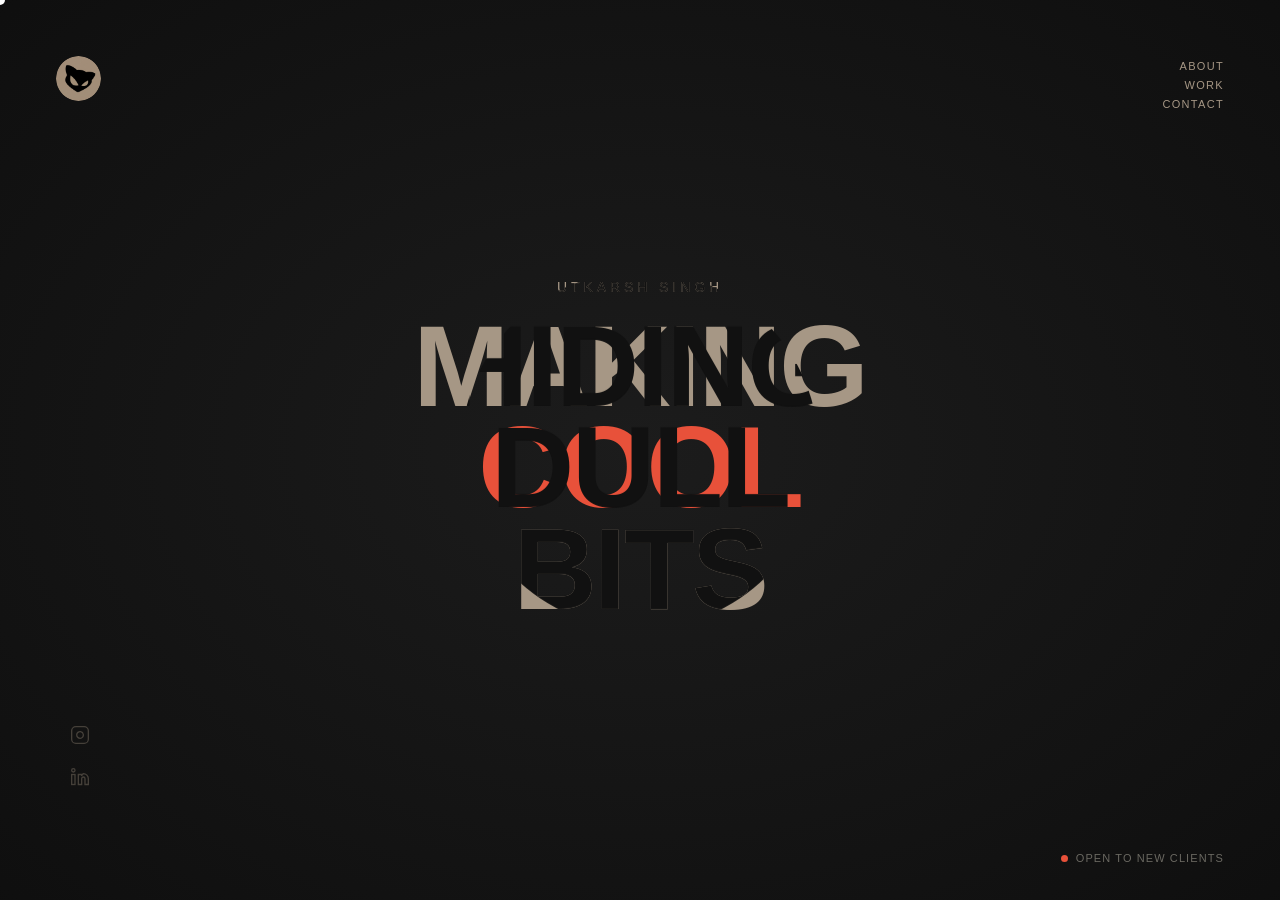
==== portfolio/index.html @ 9b21ba8c "comit" ====
<!DOCTYPE html>
<html lang="en">
<head>
    <meta charset="UTF-8">
    <meta name="viewport" content="width=device-width, initial-scale=1.0">
    <link rel="apple-touch-icon" sizes="180x180" href="favicon/apple-touch-icon.png">
    <link rel="icon" type="image/png" sizes="32x32" href="favicon/favicon-32x32.png">
    <link rel="icon" type="image/png" sizes="16x16" href="favicon/favicon-16x16.png">
    <link rel="manifest" href="favicon/site.webmanifest">
    <title>Utkarsh Singh</title>
    <link href="https://fonts.googleapis.com/css2?family=Anton&family=Inter:wght@400;600&display=swap" rel="stylesheet">
    <link rel="stylesheet" href="index.css">
</head>
<body>
   <div class="cur" id="cur"></div>
 
<nav>
  <img src="images/final logo.png" alt="logo" class="nav-logo">
  <div></div>
  <ul class="nav-links">
    <li><a href="#">About</a></li>
    <li><a href="#">Work</a></li>
    <li><a href="#">Contact</a></li>
  </ul>
</nav>
<div class="s-left">
  
  <a class="s-icon" href="https://www.instagram.com/realkarsh/"><svg viewBox="0 0 24 24"><rect x="2" y="2" width="20" height="20" rx="5"/><path d="M16 11.37A4 4 0 1 1 12.63 8 4 4 0 0 1 16 11.37z"/><line x1="17.5" y1="6.5" x2="17.51" y2="6.5"/></svg></a>
  <a class="s-icon" href="https://www.linkedin.com/in/utkarsh-singh-671294355/"><svg viewBox="0 0 24 24"><path d="M16 8a6 6 0 0 1 6 6v7h-4v-7a2 2 0 0 0-4 0v7H10V9h4v1.765A4.455 4.455 0 0 1 16 8z"/><rect x="2" y="9" width="4" height="12"/><circle cx="4" cy="4" r="2"/></svg></a>
</div>

<div class="avail"><span class="avail-dot"></span> Open to new clients</div>
 
<section id="hero">
 
  <div class="red-bg" id="redBg"></div>
 
  <div class="text-layer layer-a" id="layerA">
    <div class="name-lbl">Utkarsh Singh</div>
    <span class="hl hl-cream">Making</span>
    <span class="hl hl-red">cool</span>
    <span class="hl hl-cream">Bits</span>
  </div>
 
  <div class="text-layer layer-b" id="layerB">
    <div class="name-lbl">UTKARSH SINGH</div>
    <span class="hl hl-cream">Hiding</span>
    <span class="hl hl-red">Dull</span>
    <span class="hl hl-cream">Bits</span>
  </div>
 
</section>

    <script src="script.js"></script>
</body>
</html>
---- portfolio/index.css ----
*, *::before, *::after { box-sizing:border-box; margin:0; padding:0; }
html, body { width:100%; height:100%; overflow:hidden; background:#161616; cursor:none; -webkit-font-smoothing:antialiased; }
 
/* smooth site-open transition */
body { opacity:0; }
body.is-ready {
  opacity:1;
  transition: opacity 0.9s ease;
}
 
/* CURSOR DOT */
.cur { position:fixed; z-index:9999; pointer-events:none; width:10px; height:10px; border-radius:50%; background:#fff; transform:translate(-50%,-50%); }
 
/* NAV */
nav { position:fixed; top:0; left:0; right:0; z-index:300; display:grid; grid-template-columns:56px 1fr 130px; align-items:flex-start; padding:26px 36px 0; }
.nav-logo { width:45px; height:45px; border-radius:50%; object-fit:cover; margin-left: 20px; margin-top: 30px; }
.nav-links { list-style:none; text-align:right; display:flex; flex-direction:column; gap:1px; margin-right: 20px; margin-top: 30px; }
.nav-links a { font-family:'Barlow',sans-serif; font-size:11px; letter-spacing:.12em; text-transform:uppercase; color:#a69785; text-decoration:none; transition:color .2s; cursor:none; font-weight:500; }
.nav-links a:hover { color:#a69785; }

/* SIDEBARS */
.s-left { position:fixed; left:70px; top:84%; transform:translateY(-50%); z-index:300; display:flex; flex-direction:column; gap:22px; }
.s-icon { opacity:.35; display:flex; align-items:center; transition:opacity .2s; cursor:none; text-decoration:none; }
.s-icon:hover { opacity:1; }
.s-icon svg { width:20px; height:20px; fill:none; stroke:#a69785; stroke-width:1.6; }


 
/* AVAILABLE */
.avail { position:fixed; bottom:36px; right:56px; z-index:300; display:flex; align-items:center; gap:8px; font-family:'Barlow',sans-serif; font-size:11px; letter-spacing:.1em; text-transform:uppercase; color:rgba(216,210,196,.45); }
.avail-dot { width:7px; height:7px; border-radius:50%; background:#e8513a; animation:blink 1.6s infinite; }
@keyframes blink { 0%,100%{opacity:1} 50%{opacity:.15} }
 
/* HERO */
#hero { width:100vw; height:100vh; display:flex; align-items:center; justify-content:center; position:relative; overflow:hidden; }
#hero::before { content:''; position:absolute; inset:0; background:radial-gradient(ellipse 80% 80% at 50% 50%,#1c1c1c 0%,#0d0d0d 100%); }
 
/* THE TWO TEXT LAYERS */
.text-layer {
  position:absolute; z-index:10;
  display:flex; flex-direction:column;
  align-items:center; text-align:center;
  user-select:none; pointer-events:none;
  top:50%; left:50%; transform:translate(-50%,-50%);
  width:100%;
}
 
.name-lbl {
  font-family:'Barlow',sans-serif;
  font-size:clamp(11px,1.1vw,14px);
  letter-spacing:.28em; text-transform:uppercase; font-weight:500;
  margin-bottom:clamp(10px,1.8vw,22px);
  line-height:1;
}
 
.hl {
  display:block;
  font-family:'Barlow Condensed',sans-serif;
  font-size:clamp(64px, 11vw, 200px);
  font-weight:900; text-transform:uppercase;
  letter-spacing:-0.02em; line-height:.88;
  white-space:nowrap;
}
 
/* laptop-range guard: 11vw runs large again once viewport width
   climbs past ~1440px on typical laptop screens, so cap it explicitly */
@media (min-width: 1024px) and (max-width: 1600px) {
  .hl { font-size: clamp(64px, 9vw, 150px); }
}
 
.layer-a { z-index:10; }
.layer-a .name-lbl { color:#a69785; }
.layer-a .hl-cream  { color:#a69785; }
.layer-a .hl-red    { color:#e8513a; }
 
.layer-b {
  z-index:20;
  clip-path: circle(0px at 50% 50%);
  transition: none;
}
.layer-b .name-lbl { color:#111; }
.layer-b .hl-cream  { color:#111; }
.layer-b .hl-red    { color:#111; }
 
.red-bg {
  position:absolute; z-index:15; pointer-events:none;
  width:80px; height:80px; border-radius:50%;
  background:#e8513a;
  top:0; left:0;
  transform:translate(-50%,-50%);
  transition:none;
  opacity:0;
}
 
@keyframes fadeUp { from{opacity:0;transform:translate(-50%,-50%) translateY(28px)} to{opacity:1;transform:translate(-50%,-50%) translateY(0)} }
.text-layer { animation:fadeUp .8s .2s ease both; }
 
@keyframes riseIn { from{opacity:0;transform:translateY(16px)} to{opacity:1;transform:translateY(0)} }
@keyframes fadeIn { from{opacity:0} to{opacity:1} }
 
nav, .avail { opacity:0; animation:riseIn .7s ease both; }
nav { animation-delay:.15s; }
.avail { animation-delay:.4s; }
 
/* s-left / s-right already carry translateY(-50%) for centering,
   so fade opacity only — animating transform would override that */
.s-left, .s-right { opacity:0; animation:fadeIn .7s ease both; }
.s-left { animation-delay:.3s; }
.s-right { animation-delay:.3s; }
 
@media (prefers-reduced-motion: reduce) {
  body, body.is-ready { transition:none; }
  .text-layer, nav, .s-left, .s-right, .avail { animation:none; opacity:1; }
}
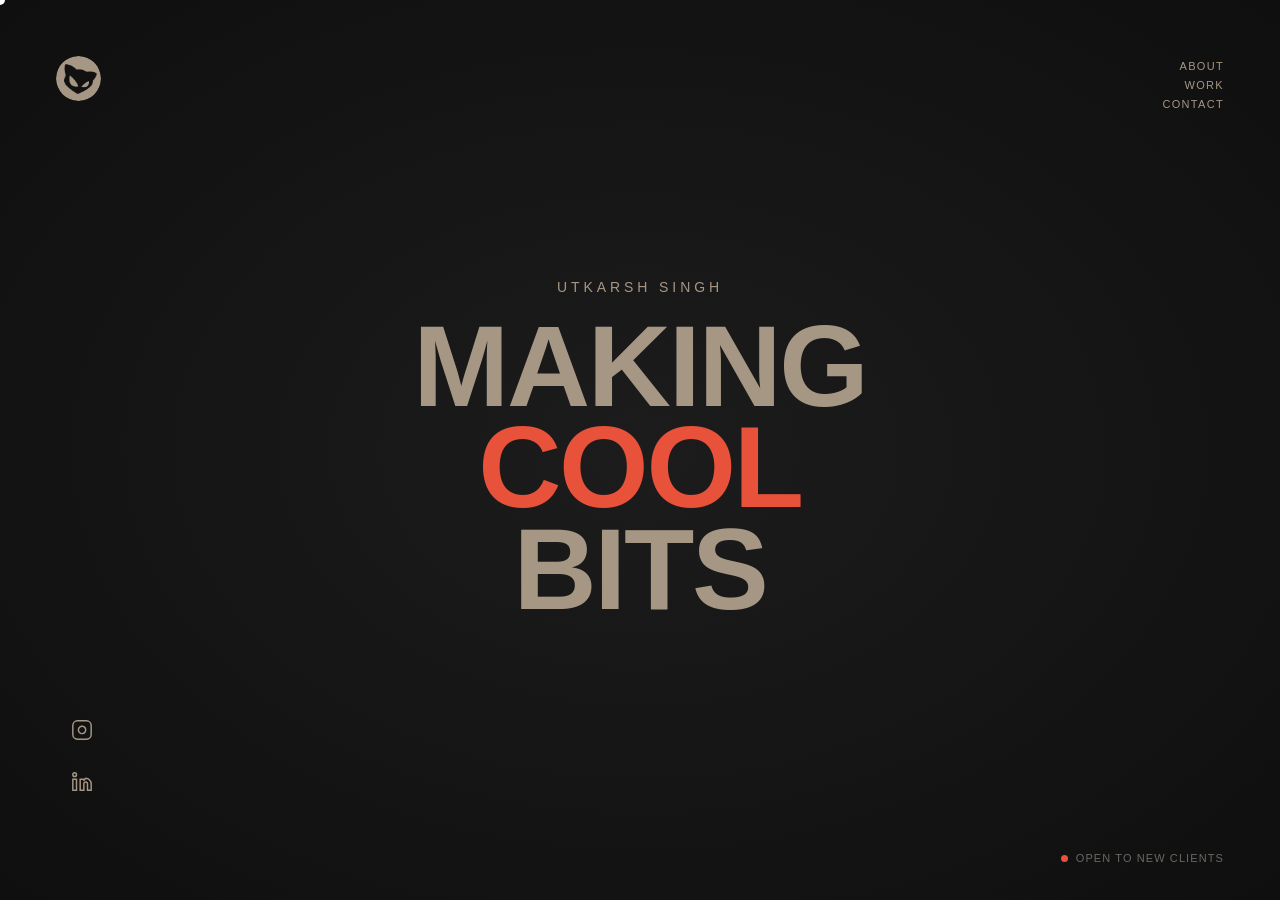
==== commit 37e89cf7: "comit" ====
--- a/portfolio/index.html
+++ b/portfolio/index.html
@@ -12,10 +12,14 @@
     <link rel="stylesheet" href="index.css">
 </head>
 <body>
-   <div class="cur" id="cur"></div>
+<div class="cur" id="cur"></div>
+<div class="cur-icon" id="curIcon"></div>
  
 <nav>
-  <img src="images/final logo.png" alt="logo" class="nav-logo">
+  <a class="nav-logo s-icon s-icon-image" href="#" id="navLogo">
+    <span class="logo-circle"></span>
+    <span class="logo-shape"></span>
+  </a>
   <div></div>
   <ul class="nav-links">
     <li><a href="#">About</a></li>
@@ -23,34 +27,34 @@
     <li><a href="#">Contact</a></li>
   </ul>
 </nav>
+ 
+<!-- ICONS — each has its own red circle bg inside -->
 <div class="s-left">
-  
-  <a class="s-icon" href="https://www.instagram.com/realkarsh/"><svg viewBox="0 0 24 24"><rect x="2" y="2" width="20" height="20" rx="5"/><path d="M16 11.37A4 4 0 1 1 12.63 8 4 4 0 0 1 16 11.37z"/><line x1="17.5" y1="6.5" x2="17.51" y2="6.5"/></svg></a>
-  <a class="s-icon" href="https://www.linkedin.com/in/utkarsh-singh-671294355/"><svg viewBox="0 0 24 24"><path d="M16 8a6 6 0 0 1 6 6v7h-4v-7a2 2 0 0 0-4 0v7H10V9h4v1.765A4.455 4.455 0 0 1 16 8z"/><rect x="2" y="9" width="4" height="12"/><circle cx="4" cy="4" r="2"/></svg></a>
+  <a class="s-icon" href="#" id="icon0">
+    <svg viewBox="0 0 24 24"><rect x="2" y="2" width="20" height="20" rx="5"/><path d="M16 11.37A4 4 0 1 1 12.63 8 4 4 0 0 1 16 11.37z"/><line x1="17.5" y1="6.5" x2="17.51" y2="6.5"/></svg>
+  </a>
+  <a class="s-icon" href="#" id="icon1">
+    <svg viewBox="0 0 24 24"><path d="M16 8a6 6 0 0 1 6 6v7h-4v-7a2 2 0 0 0-4 0v7H10V9h4v1.765A4.455 4.455 0 0 1 16 8z"/><rect x="2" y="9" width="4" height="12"/><circle cx="4" cy="4" r="2"/></svg>
+  </a>
 </div>
-
+ 
 <div class="avail"><span class="avail-dot"></span> Open to new clients</div>
  
 <section id="hero">
- 
   <div class="red-bg" id="redBg"></div>
- 
   <div class="text-layer layer-a" id="layerA">
     <div class="name-lbl">Utkarsh Singh</div>
     <span class="hl hl-cream">Making</span>
-    <span class="hl hl-red">cool</span>
+    <span class="hl hl-red">Cool</span>
     <span class="hl hl-cream">Bits</span>
   </div>
- 
   <div class="text-layer layer-b" id="layerB">
     <div class="name-lbl">UTKARSH SINGH</div>
     <span class="hl hl-cream">Hiding</span>
     <span class="hl hl-red">Dull</span>
     <span class="hl hl-cream">Bits</span>
   </div>
- 
 </section>
-
     <script src="script.js"></script>
 </body>
-</html>+</html>
--- a/portfolio/index.css
+++ b/portfolio/index.css
@@ -1,30 +1,70 @@
 *, *::before, *::after { box-sizing:border-box; margin:0; padding:0; }
 html, body { width:100%; height:100%; overflow:hidden; background:#161616; cursor:none; -webkit-font-smoothing:antialiased; }
+body { opacity:0; }
+body.is-ready { opacity:1; transition:opacity 0.9s ease; }
  
-/* smooth site-open transition */
-body { opacity:0; }
-body.is-ready {
-  opacity:1;
-  transition: opacity 0.9s ease;
+.cur { position:fixed; z-index:9999; pointer-events:none; width:10px; height:10px; border-radius:50%; background:#fff; transform:translate(-50%,-50%); }
+ 
+/* Constant-size red dot that follows the cursor — only visible near an icon, never scales/grows */
+.cur-icon { position:fixed; z-index:9997; pointer-events:none; width:30px; height:30px; border-radius:50%; background:#e8513a; transform:translate(-50%,-50%); opacity:0; transition:opacity .2s ease; }
+.cur-icon.show { opacity:0; }
+ 
+nav { position:fixed; top:0; left:0; right:0; z-index:400; display:grid; grid-template-columns:56px 1fr 130px; align-items:flex-start; padding:26px 36px 0; }
+.nav-logo { margin-left:20px; margin-top:30px; }
+.nav-logo.s-icon { width:45px; height:45px; }
+.nav-links { list-style:none; text-align:right; display:flex; flex-direction:column; gap:1px; margin-right:20px; margin-top:30px; }
+.nav-links a { font-family:'Barlow',sans-serif; font-size:11px; letter-spacing:.12em; text-transform:uppercase; color:#a69785; text-decoration:none; cursor:none; font-weight:500; }
+ 
+/* ── SIDEBAR ── */
+.s-left {
+  position:fixed; left:70px; top:84%;
+  transform:translateY(-50%);
+  z-index:302;
+  display:flex; flex-direction:column; gap:28px;
 }
  
-/* CURSOR DOT */
-.cur { position:fixed; z-index:9999; pointer-events:none; width:10px; height:10px; border-radius:50%; background:#fff; transform:translate(-50%,-50%); }
+/* Each icon wrapper — holds the red bg + the svg */
+.s-icon {
+  position:relative;
+  display:flex; align-items:center; justify-content:center;
+  width:24px; height:24px;
+  cursor:none; text-decoration:none;
+  /* will-change for smooth GPU transform */
+  will-change:transform;
+}
  
-/* NAV */
-nav { position:fixed; top:0; left:0; right:0; z-index:300; display:grid; grid-template-columns:56px 1fr 130px; align-items:flex-start; padding:26px 36px 0; }
-.nav-logo { width:45px; height:45px; border-radius:50%; object-fit:cover; margin-left: 20px; margin-top: 30px; }
-.nav-links { list-style:none; text-align:right; display:flex; flex-direction:column; gap:1px; margin-right: 20px; margin-top: 30px; }
-.nav-links a { font-family:'Barlow',sans-serif; font-size:11px; letter-spacing:.12em; text-transform:uppercase; color:#a69785; text-decoration:none; transition:color .2s; cursor:none; font-weight:500; }
-.nav-links a:hover { color:#a69785; }
-
-/* SIDEBARS */
-.s-left { position:fixed; left:70px; top:84%; transform:translateY(-50%); z-index:300; display:flex; flex-direction:column; gap:22px; }
-.s-icon { opacity:.35; display:flex; align-items:center; transition:opacity .2s; cursor:none; text-decoration:none; }
-.s-icon:hover { opacity:1; }
-.s-icon svg { width:20px; height:20px; fill:none; stroke:#a69785; stroke-width:1.6; }
-
-
+/* SVG sits above the cursor's red dot */
+.s-icon svg {
+  position:relative; z-index:1;
+  width:22px; height:22px;
+  fill:none; stroke:#a69785; stroke-width:1.6;
+  transition:stroke .25s ease;
+}
+.s-icon.active svg { stroke:#1a1a1a; }
+ 
+/* Image logo icon — references a real file in /assets, so swapping that file
+   is all that's needed to change the logo; no code changes required.
+   .logo-circle is a plain solid circle (no image needed, it's always one flat color).
+   .logo-shape is masked by assets/logo-shape.png — a transparent-background PNG
+   where the opaque part is your artwork's silhouette. Replace that file with your
+   own (transparent bg, solid-filled shape) and every animation/effect below keeps working. */
+.logo-circle, .logo-shape {
+  position:absolute; inset:0;
+  width:100%; height:100%;
+  transition:background-color .25s ease;
+}
+.logo-circle { background:#a69785; border-radius:50%; z-index:0; }
+.logo-shape  {
+  background:#111; z-index:1;
+  -webkit-mask-image:url('images/logo-shape.png');
+  mask-image:url('images/logo-shape.png');
+  -webkit-mask-size:contain; mask-size:contain;
+  -webkit-mask-repeat:no-repeat; mask-repeat:no-repeat;
+  -webkit-mask-position:center; mask-position:center;
+}
+.s-icon-image { border-radius:50%; overflow:hidden; }
+.s-icon.active .logo-circle { background:#111; }
+.s-icon.active .logo-shape  { background:#e8513a; }
  
 /* AVAILABLE */
 .avail { position:fixed; bottom:36px; right:56px; z-index:300; display:flex; align-items:center; gap:8px; font-family:'Barlow',sans-serif; font-size:11px; letter-spacing:.1em; text-transform:uppercase; color:rgba(216,210,196,.45); }
@@ -35,80 +75,27 @@
 #hero { width:100vw; height:100vh; display:flex; align-items:center; justify-content:center; position:relative; overflow:hidden; }
 #hero::before { content:''; position:absolute; inset:0; background:radial-gradient(ellipse 80% 80% at 50% 50%,#1c1c1c 0%,#0d0d0d 100%); }
  
-/* THE TWO TEXT LAYERS */
-.text-layer {
-  position:absolute; z-index:10;
-  display:flex; flex-direction:column;
-  align-items:center; text-align:center;
-  user-select:none; pointer-events:none;
-  top:50%; left:50%; transform:translate(-50%,-50%);
-  width:100%;
-}
- 
-.name-lbl {
-  font-family:'Barlow',sans-serif;
-  font-size:clamp(11px,1.1vw,14px);
-  letter-spacing:.28em; text-transform:uppercase; font-weight:500;
-  margin-bottom:clamp(10px,1.8vw,22px);
-  line-height:1;
-}
- 
-.hl {
-  display:block;
-  font-family:'Barlow Condensed',sans-serif;
-  font-size:clamp(64px, 11vw, 200px);
-  font-weight:900; text-transform:uppercase;
-  letter-spacing:-0.02em; line-height:.88;
-  white-space:nowrap;
-}
- 
-/* laptop-range guard: 11vw runs large again once viewport width
-   climbs past ~1440px on typical laptop screens, so cap it explicitly */
-@media (min-width: 1024px) and (max-width: 1600px) {
-  .hl { font-size: clamp(64px, 9vw, 150px); }
-}
+.text-layer { position:absolute; z-index:10; display:flex; flex-direction:column; align-items:center; text-align:center; user-select:none; pointer-events:none; top:50%; left:50%; transform:translate(-50%,-50%); width:100%; }
+.name-lbl { font-family:'Barlow',sans-serif; font-size:clamp(11px,1.1vw,14px); letter-spacing:.28em; text-transform:uppercase; font-weight:500; margin-bottom:clamp(10px,1.8vw,22px); line-height:1; }
+.hl { display:block; font-family:'Barlow Condensed',sans-serif; font-size:clamp(64px,9vw,150px); font-weight:900; text-transform:uppercase; letter-spacing:-0.02em; line-height:.88; white-space:nowrap; }
  
 .layer-a { z-index:10; }
 .layer-a .name-lbl { color:#a69785; }
-.layer-a .hl-cream  { color:#a69785; }
-.layer-a .hl-red    { color:#e8513a; }
+.layer-a .hl-cream { color:#a69785; }
+.layer-a .hl-red   { color:#e8513a; }
  
-.layer-b {
-  z-index:20;
-  clip-path: circle(0px at 50% 50%);
-  transition: none;
-}
+.layer-b { z-index:20; clip-path:circle(0px at 50% 50%); }
 .layer-b .name-lbl { color:#111; }
-.layer-b .hl-cream  { color:#111; }
-.layer-b .hl-red    { color:#111; }
+.layer-b .hl-cream { color:#111; }
+.layer-b .hl-red   { color:#111; }
  
-.red-bg {
-  position:absolute; z-index:15; pointer-events:none;
-  width:80px; height:80px; border-radius:50%;
-  background:#e8513a;
-  top:0; left:0;
-  transform:translate(-50%,-50%);
-  transition:none;
-  opacity:0;
-}
+.red-bg { position:absolute; z-index:15; pointer-events:none; width:40px; height:40px; border-radius:50%; background:#e8513a; top:0; left:0; transform:translate(-50%,-50%); opacity:0; }
  
+/* LOAD ANIMS */
 @keyframes fadeUp { from{opacity:0;transform:translate(-50%,-50%) translateY(28px)} to{opacity:1;transform:translate(-50%,-50%) translateY(0)} }
 .text-layer { animation:fadeUp .8s .2s ease both; }
- 
 @keyframes riseIn { from{opacity:0;transform:translateY(16px)} to{opacity:1;transform:translateY(0)} }
 @keyframes fadeIn { from{opacity:0} to{opacity:1} }
- 
-nav, .avail { opacity:0; animation:riseIn .7s ease both; }
-nav { animation-delay:.15s; }
-.avail { animation-delay:.4s; }
- 
-/* s-left / s-right already carry translateY(-50%) for centering,
-   so fade opacity only — animating transform would override that */
-.s-left, .s-right { opacity:0; animation:fadeIn .7s ease both; }
-.s-left { animation-delay:.3s; }
-.s-right { animation-delay:.3s; }
- 
-@media (prefers-reduced-motion: reduce) {
-  body, body.is-ready { transition:none; }
-  .text-layer, nav, .s-left, .s-right, .avail { animation:none; opacity:1; }
-}+nav,.avail { opacity:0; animation:riseIn .7s ease both; }
+nav { animation-delay:.15s; } .avail { animation-delay:.4s; }
+.s-left { opacity:0; animation:fadeIn .7s .3s ease both; }
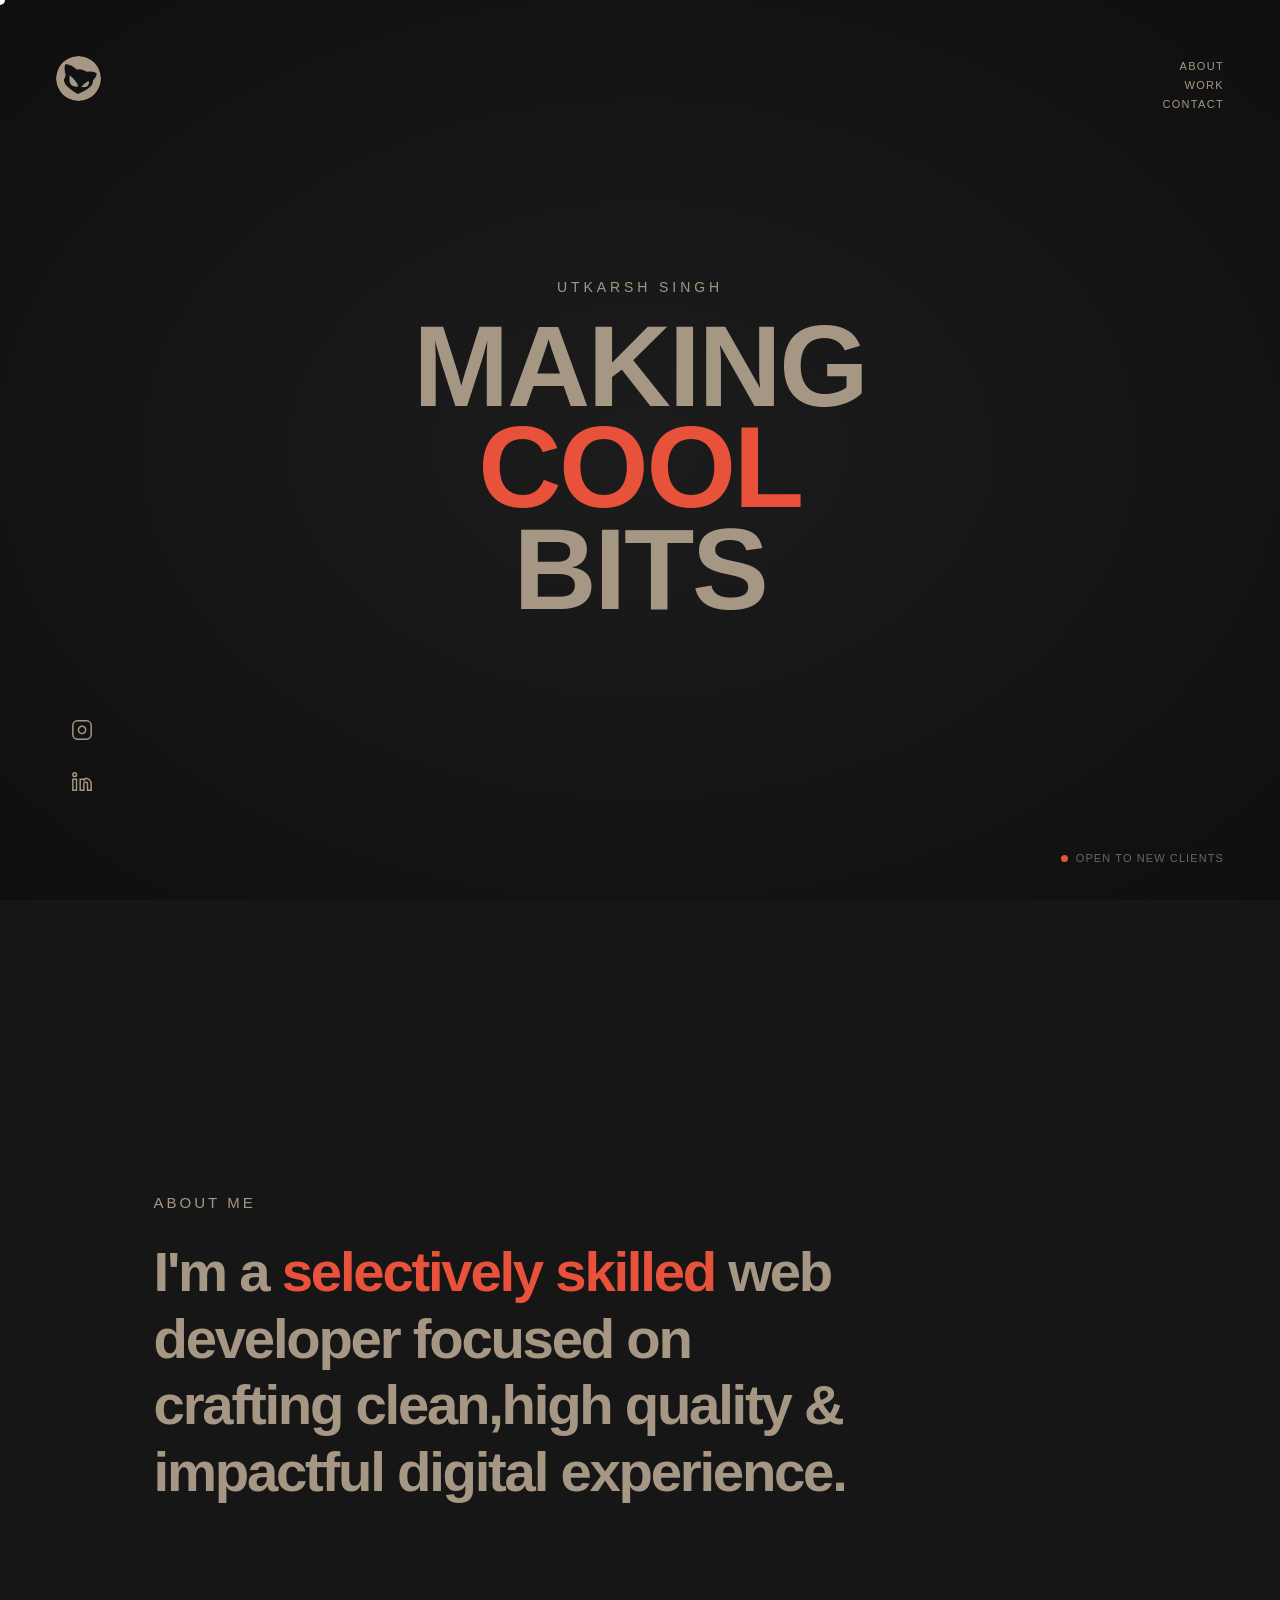
==== commit 83961fa3: "comit" ====
--- a/portfolio/index.html
+++ b/portfolio/index.html
@@ -12,7 +12,7 @@
     <link rel="stylesheet" href="index.css">
 </head>
 <body>
-<div class="cur" id="cur"></div>
+  <div class="cur" id="cur"></div>
 <div class="cur-icon" id="curIcon"></div>
  
 <nav>
@@ -28,17 +28,16 @@
   </ul>
 </nav>
  
-<!-- ICONS — each has its own red circle bg inside -->
 <div class="s-left">
-  <a class="s-icon" href="#" id="icon0">
+  <a class="s-icon" href="https://www.instagram.com/realkarsh/" id="icon0">
     <svg viewBox="0 0 24 24"><rect x="2" y="2" width="20" height="20" rx="5"/><path d="M16 11.37A4 4 0 1 1 12.63 8 4 4 0 0 1 16 11.37z"/><line x1="17.5" y1="6.5" x2="17.51" y2="6.5"/></svg>
   </a>
-  <a class="s-icon" href="#" id="icon1">
+  <a class="s-icon" href="https://www.linkedin.com/in/utkarsh-singh-671294355/" id="icon1">
     <svg viewBox="0 0 24 24"><path d="M16 8a6 6 0 0 1 6 6v7h-4v-7a2 2 0 0 0-4 0v7H10V9h4v1.765A4.455 4.455 0 0 1 16 8z"/><rect x="2" y="9" width="4" height="12"/><circle cx="4" cy="4" r="2"/></svg>
   </a>
 </div>
  
-<div class="avail"><span class="avail-dot"></span> Open to new clients</div>
+<div class="avail"><span class="avail-dot"></span><span class="avail-text">Open to new clients</span></div>
  
 <section id="hero">
   <div class="red-bg" id="redBg"></div>
@@ -55,6 +54,26 @@
     <span class="hl hl-cream">Bits</span>
   </div>
 </section>
+ 
+<section id="about">
+  <div class="about-wrap">
+    <div class="about-layer-a" id="aboutA">
+      <div class="name-lbl">About me</div>
+      <div class="about-ln">I'm a <span class="hl-red-inline">selectively skilled</span> web</div>
+      <div class="about-ln">developer focused on</div>
+      <div class="about-ln">crafting clean,high quality &amp;</div>
+      <div class="about-ln">impactful digital experience.</div>
+    </div>
+    <div class="about-layer-b" id="aboutB">
+      <div class="name-lbl">About me</div>
+      <div class="about-ln">  A web developer with skills that</div>
+      <div class="about-ln"> leverage AI to create modern,</div>
+      <div class="about-ln"> impactful digital experiences -if</div>
+      <div class="about-ln">the paycheck is equally good.</div> 
+    </div>
+  </div>
+  <div class="red-bg" id="redBg2"></div>
+</section>
     <script src="script.js"></script>
 </body>
-</html>
+</html>
--- a/portfolio/index.css
+++ b/portfolio/index.css
@@ -1,11 +1,11 @@
 *, *::before, *::after { box-sizing:border-box; margin:0; padding:0; }
-html, body { width:100%; height:100%; overflow:hidden; background:#161616; cursor:none; -webkit-font-smoothing:antialiased; }
+html, body { width:100%; background:#161616; cursor:none; -webkit-font-smoothing:antialiased; }
+html { scroll-snap-type:y mandatory; scroll-behavior:smooth; -webkit-overflow-scrolling:touch; }
 body { opacity:0; }
 body.is-ready { opacity:1; transition:opacity 0.9s ease; }
  
 .cur { position:fixed; z-index:9999; pointer-events:none; width:10px; height:10px; border-radius:50%; background:#fff; transform:translate(-50%,-50%); }
  
-/* Constant-size red dot that follows the cursor — only visible near an icon, never scales/grows */
 .cur-icon { position:fixed; z-index:9997; pointer-events:none; width:30px; height:30px; border-radius:50%; background:#e8513a; transform:translate(-50%,-50%); opacity:0; transition:opacity .2s ease; }
 .cur-icon.show { opacity:0; }
  
@@ -15,7 +15,6 @@
 .nav-links { list-style:none; text-align:right; display:flex; flex-direction:column; gap:1px; margin-right:20px; margin-top:30px; }
 .nav-links a { font-family:'Barlow',sans-serif; font-size:11px; letter-spacing:.12em; text-transform:uppercase; color:#a69785; text-decoration:none; cursor:none; font-weight:500; }
  
-/* ── SIDEBAR ── */
 .s-left {
   position:fixed; left:70px; top:84%;
   transform:translateY(-50%);
@@ -23,17 +22,14 @@
   display:flex; flex-direction:column; gap:28px;
 }
  
-/* Each icon wrapper — holds the red bg + the svg */
 .s-icon {
   position:relative;
   display:flex; align-items:center; justify-content:center;
   width:24px; height:24px;
   cursor:none; text-decoration:none;
-  /* will-change for smooth GPU transform */
   will-change:transform;
 }
  
-/* SVG sits above the cursor's red dot */
 .s-icon svg {
   position:relative; z-index:1;
   width:22px; height:22px;
@@ -42,12 +38,6 @@
 }
 .s-icon.active svg { stroke:#1a1a1a; }
  
-/* Image logo icon — references a real file in /assets, so swapping that file
-   is all that's needed to change the logo; no code changes required.
-   .logo-circle is a plain solid circle (no image needed, it's always one flat color).
-   .logo-shape is masked by assets/logo-shape.png — a transparent-background PNG
-   where the opaque part is your artwork's silhouette. Replace that file with your
-   own (transparent bg, solid-filled shape) and every animation/effect below keeps working. */
 .logo-circle, .logo-shape {
   position:absolute; inset:0;
   width:100%; height:100%;
@@ -66,12 +56,10 @@
 .s-icon.active .logo-circle { background:#111; }
 .s-icon.active .logo-shape  { background:#e8513a; }
  
-/* AVAILABLE */
 .avail { position:fixed; bottom:36px; right:56px; z-index:300; display:flex; align-items:center; gap:8px; font-family:'Barlow',sans-serif; font-size:11px; letter-spacing:.1em; text-transform:uppercase; color:rgba(216,210,196,.45); }
 .avail-dot { width:7px; height:7px; border-radius:50%; background:#e8513a; animation:blink 1.6s infinite; }
 @keyframes blink { 0%,100%{opacity:1} 50%{opacity:.15} }
  
-/* HERO */
 #hero { width:100vw; height:100vh; display:flex; align-items:center; justify-content:center; position:relative; overflow:hidden; }
 #hero::before { content:''; position:absolute; inset:0; background:radial-gradient(ellipse 80% 80% at 50% 50%,#1c1c1c 0%,#0d0d0d 100%); }
  
@@ -89,13 +77,76 @@
 .layer-b .hl-cream { color:#111; }
 .layer-b .hl-red   { color:#111; }
  
-.red-bg { position:absolute; z-index:15; pointer-events:none; width:40px; height:40px; border-radius:50%; background:#e8513a; top:0; left:0; transform:translate(-50%,-50%); opacity:0; }
+.red-bg { position:fixed; z-index:15; pointer-events:none; width:40px; height:40px; border-radius:50%; background:#e8513a; top:0; left:0; transform:translate(-50%,-50%); opacity:0; }
  
-/* LOAD ANIMS */
+/* ── ABOUT SECTION ── */
+#about { width:100vw; min-height:100vh; position:relative; overflow:hidden; display:flex; align-items:center; padding:0 6vw 0 12vw; background:#161616; scroll-snap-align:start; }
+.about-wrap { position:relative; width:100%; max-width:1300px; }
+.about-layer-a, .about-layer-b { text-align:left; user-select:none; }
+.about-layer-a { position:relative; z-index:10; }
+.about-layer-b { position:absolute; z-index:20; top:0; left:0; width:100%; clip-path:circle(0px at 50% 50%); pointer-events:none; }
+.about-layer-a .name-lbl, .about-layer-b .name-lbl { font-family:'Barlow',sans-serif; font-size:clamp(12px,1.2vw,15px); letter-spacing:.20em; text-transform:uppercase; font-weight:500; margin-bottom:clamp(16px,2.3vw,30px); color:#a69785; white-space:nowrap; }
+.about-layer-b .name-lbl { color:#111; }
+.about-ln { font-family:'Barlow Condensed',sans-serif; font-weight:800; font-size:clamp(30px,4.4vw,64px); line-height:1.18; letter-spacing:-0.04em; color:#a69785; white-space:nowrap; }
+.about-layer-b .about-ln { color:#111; }
+.about-ln .hl-red-inline { color:#e8513a; }
+.about-layer-b .about-ln .hl-red-inline { color:#111; }
+ 
+#hero { scroll-snap-align:start; }
+ 
 @keyframes fadeUp { from{opacity:0;transform:translate(-50%,-50%) translateY(28px)} to{opacity:1;transform:translate(-50%,-50%) translateY(0)} }
 .text-layer { animation:fadeUp .8s .2s ease both; }
 @keyframes riseIn { from{opacity:0;transform:translateY(16px)} to{opacity:1;transform:translateY(0)} }
 @keyframes fadeIn { from{opacity:0} to{opacity:1} }
 nav,.avail { opacity:0; animation:riseIn .7s ease both; }
 nav { animation-delay:.15s; } .avail { animation-delay:.4s; }
-.s-left { opacity:0; animation:fadeIn .7s .3s ease both; }+.s-left { opacity:0; animation:fadeIn .7s .3s ease both; }
+ 
+/* ── RESPONSIVE ── */
+@media (hover:none), (pointer:coarse) {
+  html, body { cursor:auto; }
+  .cur, .cur-icon { display:none; }
+  .s-icon, .nav-links a { cursor:pointer; }
+}
+ 
+@media (max-width:1024px) {
+  #about { padding:0 8vw; }
+  .about-ln { font-size:clamp(26px,4.6vw,48px); }
+}
+ 
+@media (max-width:820px) {
+  nav { grid-template-columns:40px 1fr auto; padding:20px 22px 0; }
+  .nav-logo { margin-left:0; margin-top:12px; width:34px; height:34px; }
+  .nav-links { margin-right:0; margin-top:16px; gap:6px; }
+  .nav-links a { font-size:10px; }
+ 
+  .s-left { left:24px; gap:20px; }
+ 
+  .avail { right:24px; bottom:22px; font-size:10px; }
+ 
+  .name-lbl { font-size:clamp(10px,2.6vw,13px); }
+  .hl { font-size:clamp(48px,13vw,110px); }
+ 
+  #about { padding:0 7vw; }
+  .about-wrap { max-width:100%; }
+  .about-layer-a .name-lbl, .about-layer-b .name-lbl { font-size:clamp(10px,2.6vw,13px); }
+  .about-ln { font-size:clamp(22px,5.6vw,38px); line-height:1.22; white-space:normal; }
+}
+ 
+@media (max-width:480px) {
+  .s-left { left:18px; gap:16px; }
+  .s-icon svg { width:19px; height:19px; }
+ 
+  nav { padding:16px 18px 0; }
+  .nav-logo { width:30px; height:30px; }
+  .nav-links a { font-size:9px; letter-spacing:.08em; }
+ 
+  .avail { right:18px; bottom:18px; font-size:9px; }
+  .avail span:not(.avail-dot) { display:none; }
+ 
+  .hl { font-size:clamp(38px,14vw,64px); }
+  .name-lbl { margin-bottom:clamp(8px,3vw,14px); }
+ 
+  #about { padding:0 6vw; }
+  .about-ln { font-size:clamp(19px,6.2vw,30px); }
+}
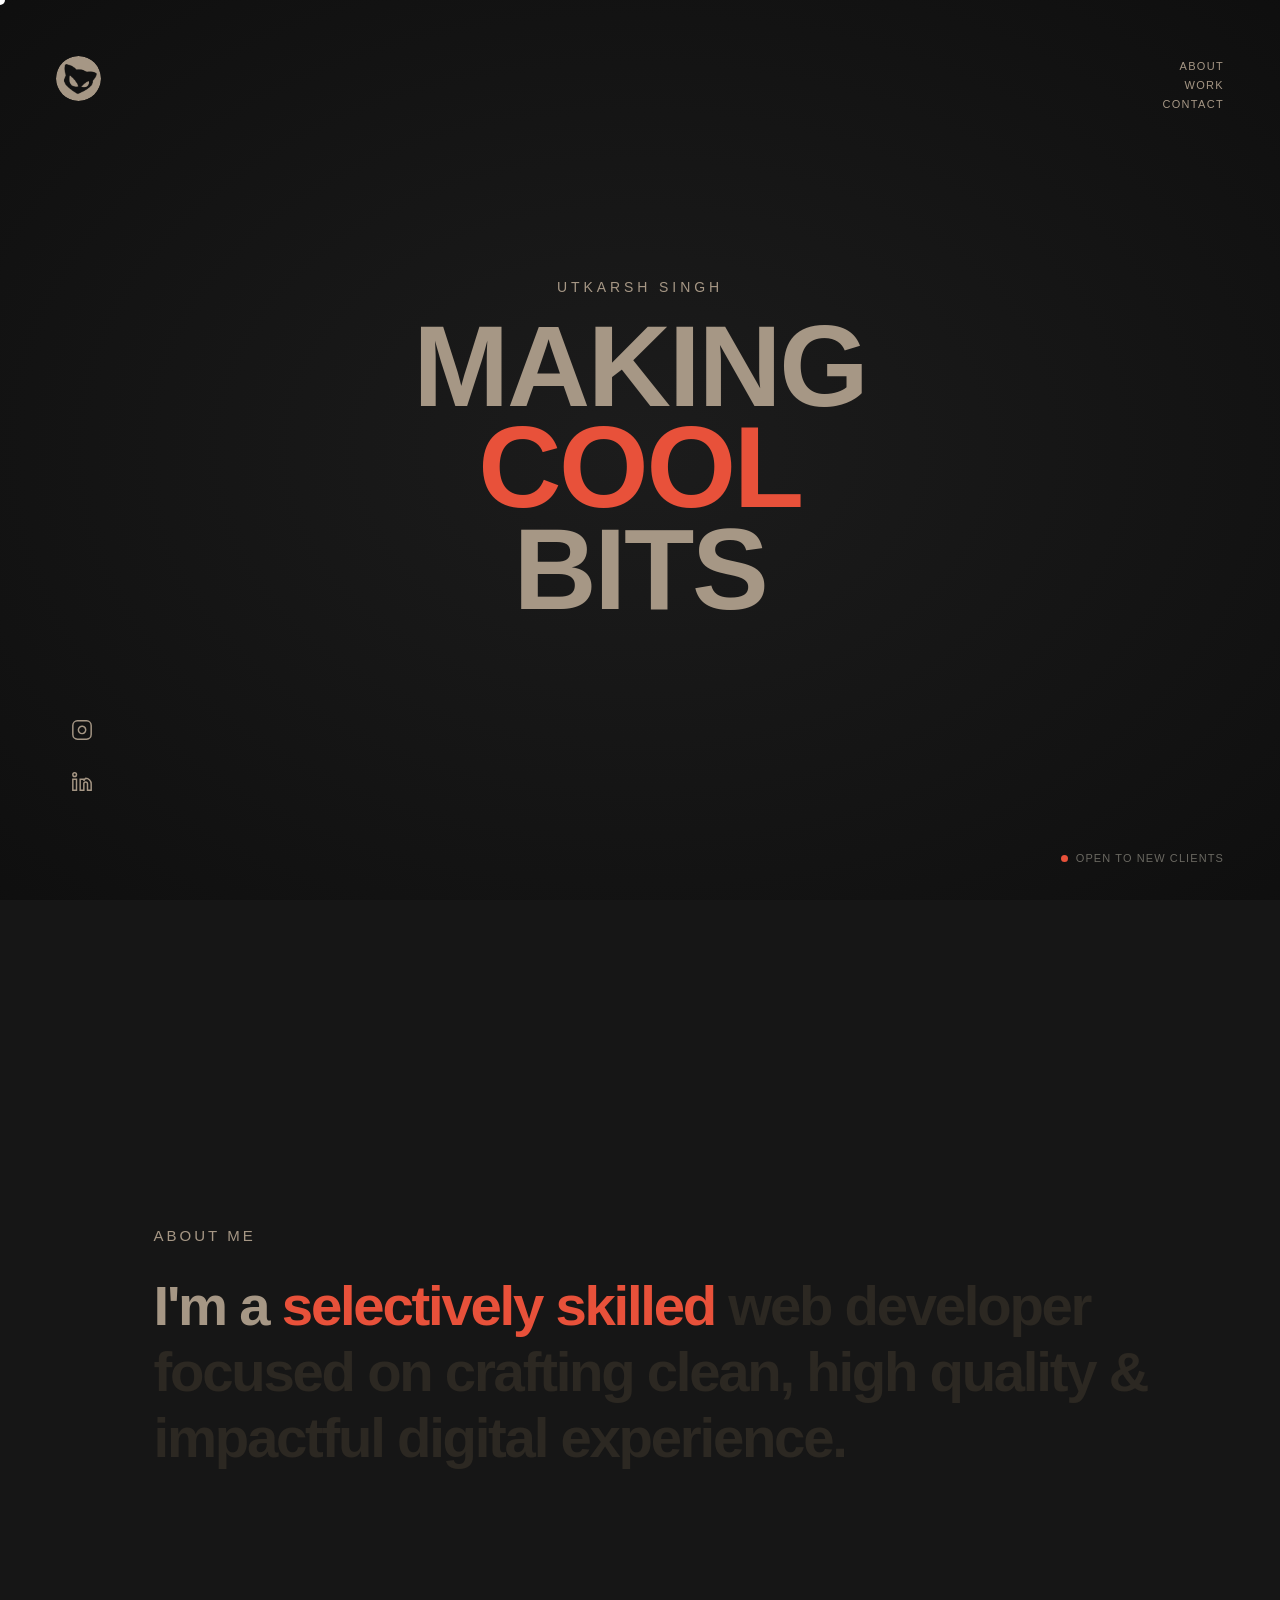
==== commit c63a4be8: "comit" ====
--- a/portfolio/index.html
+++ b/portfolio/index.html
@@ -13,67 +13,58 @@
 </head>
 <body>
   <div class="cur" id="cur"></div>
-<div class="cur-icon" id="curIcon"></div>
+  <div class="cur-icon" id="curIcon"></div>
  
-<nav>
-  <a class="nav-logo s-icon s-icon-image" href="#" id="navLogo">
-    <span class="logo-circle"></span>
-    <span class="logo-shape"></span>
-  </a>
-  <div></div>
-  <ul class="nav-links">
-    <li><a href="#">About</a></li>
-    <li><a href="#">Work</a></li>
-    <li><a href="#">Contact</a></li>
-  </ul>
-</nav>
+  <nav>
+    <a class="nav-logo s-icon s-icon-image" href="#" id="navLogo">
+      <span class="logo-circle"></span>
+      <span class="logo-shape"></span>
+    </a>
+    <div></div>
+    <ul class="nav-links">
+      <li><a href="#">About</a></li>
+      <li><a href="#">Work</a></li>
+      <li><a href="#">Contact</a></li>
+    </ul>
+  </nav>
  
-<div class="s-left">
-  <a class="s-icon" href="https://www.instagram.com/realkarsh/" id="icon0">
-    <svg viewBox="0 0 24 24"><rect x="2" y="2" width="20" height="20" rx="5"/><path d="M16 11.37A4 4 0 1 1 12.63 8 4 4 0 0 1 16 11.37z"/><line x1="17.5" y1="6.5" x2="17.51" y2="6.5"/></svg>
-  </a>
-  <a class="s-icon" href="https://www.linkedin.com/in/utkarsh-singh-671294355/" id="icon1">
-    <svg viewBox="0 0 24 24"><path d="M16 8a6 6 0 0 1 6 6v7h-4v-7a2 2 0 0 0-4 0v7H10V9h4v1.765A4.455 4.455 0 0 1 16 8z"/><rect x="2" y="9" width="4" height="12"/><circle cx="4" cy="4" r="2"/></svg>
-  </a>
-</div>
+  <div class="s-left">
+    <a class="s-icon" href="https://www.instagram.com/realkarsh/" id="icon0">
+      <svg viewBox="0 0 24 24"><rect x="2" y="2" width="20" height="20" rx="5"/><path d="M16 11.37A4 4 0 1 1 12.63 8 4 4 0 0 1 16 11.37z"/><line x1="17.5" y1="6.5" x2="17.51" y2="6.5"/></svg>
+    </a>
+    <a class="s-icon" href="https://www.linkedin.com/in/utkarsh-singh-671294355/" id="icon1">
+      <svg viewBox="0 0 24 24"><path d="M16 8a6 6 0 0 1 6 6v7h-4v-7a2 2 0 0 0-4 0v7H10V9h4v1.765A4.455 4.455 0 0 1 16 8z"/><rect x="2" y="9" width="4" height="12"/><circle cx="4" cy="4" r="2"/></svg>
+    </a>
+  </div>
  
-<div class="avail"><span class="avail-dot"></span><span class="avail-text">Open to new clients</span></div>
+  <div class="avail"><span class="avail-dot"></span><span class="avail-text">Open to new clients</span></div>
  
-<section id="hero">
-  <div class="red-bg" id="redBg"></div>
-  <div class="text-layer layer-a" id="layerA">
-    <div class="name-lbl">Utkarsh Singh</div>
-    <span class="hl hl-cream">Making</span>
-    <span class="hl hl-red">Cool</span>
-    <span class="hl hl-cream">Bits</span>
-  </div>
-  <div class="text-layer layer-b" id="layerB">
-    <div class="name-lbl">UTKARSH SINGH</div>
-    <span class="hl hl-cream">Hiding</span>
-    <span class="hl hl-red">Dull</span>
-    <span class="hl hl-cream">Bits</span>
-  </div>
-</section>
+  <section id="hero">
+    <div class="red-bg" id="redBg"></div>
+    <div class="text-layer layer-a" id="layerA">
+      <div class="name-lbl">Utkarsh Singh</div>
+      <span class="hl hl-cream">Making</span>
+      <span class="hl hl-red">Cool</span>
+      <span class="hl hl-cream">Bits</span>
+    </div>
+    <div class="text-layer layer-b" id="layerB">
+      <div class="name-lbl">UTKARSH SINGH</div>
+      <span class="hl hl-cream">Hiding</span>
+      <span class="hl hl-red">Dull</span>
+      <span class="hl hl-cream">Bits</span>
+    </div>
+  </section>
  
-<section id="about">
-  <div class="about-wrap">
-    <div class="about-layer-a" id="aboutA">
+  <section id="about">
+    <div class="red-bg" id="redBg2"></div>
+    <div class="about-wrap">
       <div class="name-lbl">About me</div>
-      <div class="about-ln">I'm a <span class="hl-red-inline">selectively skilled</span> web</div>
-      <div class="about-ln">developer focused on</div>
-      <div class="about-ln">crafting clean,high quality &amp;</div>
-      <div class="about-ln">impactful digital experience.</div>
+      <div class="about-stack">
+        <p class="reveal-text" data-reveal id="aboutA">I'm a <span data-accent>selectively skilled</span> web developer focused on crafting clean, high quality &amp; impactful digital experience.</p>
+        <p class="about-layer-b" id="aboutB">A web developer with skills that leverage AI to create modern, impactful digital experiences &mdash; if the paycheck is equally good.</p>
+      </div>
     </div>
-    <div class="about-layer-b" id="aboutB">
-      <div class="name-lbl">About me</div>
-      <div class="about-ln">  A web developer with skills that</div>
-      <div class="about-ln"> leverage AI to create modern,</div>
-      <div class="about-ln"> impactful digital experiences -if</div>
-      <div class="about-ln">the paycheck is equally good.</div> 
-    </div>
-  </div>
-  <div class="red-bg" id="redBg2"></div>
-</section>
+  </section>
     <script src="script.js"></script>
 </body>
 </html>
--- a/portfolio/index.css
+++ b/portfolio/index.css
@@ -1,13 +1,13 @@
 *, *::before, *::after { box-sizing:border-box; margin:0; padding:0; }
 html, body { width:100%; background:#161616; cursor:none; -webkit-font-smoothing:antialiased; }
-html { scroll-snap-type:y mandatory; scroll-behavior:smooth; -webkit-overflow-scrolling:touch; }
+html { scroll-behavior:smooth; -webkit-overflow-scrolling:touch; }
 body { opacity:0; }
 body.is-ready { opacity:1; transition:opacity 0.9s ease; }
  
 .cur { position:fixed; z-index:9999; pointer-events:none; width:10px; height:10px; border-radius:50%; background:#fff; transform:translate(-50%,-50%); }
  
 .cur-icon { position:fixed; z-index:9997; pointer-events:none; width:30px; height:30px; border-radius:50%; background:#e8513a; transform:translate(-50%,-50%); opacity:0; transition:opacity .2s ease; }
-.cur-icon.show { opacity:0; }
+.cur-icon.show { opacity:1; }
  
 nav { position:fixed; top:0; left:0; right:0; z-index:400; display:grid; grid-template-columns:56px 1fr 130px; align-items:flex-start; padding:26px 36px 0; }
 .nav-logo { margin-left:20px; margin-top:30px; }
@@ -80,19 +80,40 @@
 .red-bg { position:fixed; z-index:15; pointer-events:none; width:40px; height:40px; border-radius:50%; background:#e8513a; top:0; left:0; transform:translate(-50%,-50%); opacity:0; }
  
 /* ── ABOUT SECTION ── */
-#about { width:100vw; min-height:100vh; position:relative; overflow:hidden; display:flex; align-items:center; padding:0 6vw 0 12vw; background:#161616; scroll-snap-align:start; }
+#about { width:100vw; min-height:100vh; position:relative; overflow:hidden; display:flex; align-items:center; padding:0 6vw 0 12vw; background:#161616; }
 .about-wrap { position:relative; width:100%; max-width:1300px; }
-.about-layer-a, .about-layer-b { text-align:left; user-select:none; }
-.about-layer-a { position:relative; z-index:10; }
-.about-layer-b { position:absolute; z-index:20; top:0; left:0; width:100%; clip-path:circle(0px at 50% 50%); pointer-events:none; }
-.about-layer-a .name-lbl, .about-layer-b .name-lbl { font-family:'Barlow',sans-serif; font-size:clamp(12px,1.2vw,15px); letter-spacing:.20em; text-transform:uppercase; font-weight:500; margin-bottom:clamp(16px,2.3vw,30px); color:#a69785; white-space:nowrap; }
-.about-layer-b .name-lbl { color:#111; }
-.about-ln { font-family:'Barlow Condensed',sans-serif; font-weight:800; font-size:clamp(30px,4.4vw,64px); line-height:1.18; letter-spacing:-0.04em; color:#a69785; white-space:nowrap; }
-.about-layer-b .about-ln { color:#111; }
-.about-ln .hl-red-inline { color:#e8513a; }
-.about-layer-b .about-ln .hl-red-inline { color:#111; }
+.about-wrap .name-lbl { font-family:'Barlow',sans-serif; font-size:clamp(12px,1.2vw,15px); letter-spacing:.20em; text-transform:uppercase; font-weight:500; margin-bottom:clamp(16px,2.3vw,30px); color:#a69785; }
  
-#hero { scroll-snap-align:start; }
+/* scroll word-reveal shadow effect */
+.reveal-text{
+  font-family:'Barlow Condensed',sans-serif;
+  font-weight:800;
+  font-size:clamp(30px,4.4vw,64px);
+  line-height:1.18;
+  letter-spacing:-0.04em;
+}
+.reveal-text .word{
+  display:inline-block;
+  color:#2c2822;              /* unlit "shadow" state */
+  transition: color .5s cubic-bezier(.25,.7,.35,1);
+  transition-delay: var(--word-delay, 0s);
+}
+.reveal-text .word.lit{ color:#a69785; }            /* lit state */
+.reveal-text .word.lit.accent{ color:#e8513a; }      /* lit accent word */
+ 
+/* cursor hover-reveal hidden layer, same idea as the hero */
+.about-stack { position:relative; }
+.about-layer-b {
+  position:absolute; top:0; left:0; width:100%;
+  z-index:20; pointer-events:none; user-select:none;
+  clip-path:circle(0px at 50% 50%);
+  font-family:'Barlow Condensed',sans-serif;
+  font-weight:800;
+  font-size:clamp(30px,4.4vw,64px);
+  line-height:1.18;
+  letter-spacing:-0.04em;
+  color:#111;
+}
  
 @keyframes fadeUp { from{opacity:0;transform:translate(-50%,-50%) translateY(28px)} to{opacity:1;transform:translate(-50%,-50%) translateY(0)} }
 .text-layer { animation:fadeUp .8s .2s ease both; }
@@ -111,7 +132,7 @@
  
 @media (max-width:1024px) {
   #about { padding:0 8vw; }
-  .about-ln { font-size:clamp(26px,4.6vw,48px); }
+  .reveal-text { font-size:clamp(26px,4.6vw,48px); }
 }
  
 @media (max-width:820px) {
@@ -129,8 +150,8 @@
  
   #about { padding:0 7vw; }
   .about-wrap { max-width:100%; }
-  .about-layer-a .name-lbl, .about-layer-b .name-lbl { font-size:clamp(10px,2.6vw,13px); }
-  .about-ln { font-size:clamp(22px,5.6vw,38px); line-height:1.22; white-space:normal; }
+  .about-wrap .name-lbl { font-size:clamp(10px,2.6vw,13px); }
+  .reveal-text { font-size:clamp(22px,5.6vw,38px); line-height:1.22; }
 }
  
 @media (max-width:480px) {
@@ -148,5 +169,5 @@
   .name-lbl { margin-bottom:clamp(8px,3vw,14px); }
  
   #about { padding:0 6vw; }
-  .about-ln { font-size:clamp(19px,6.2vw,30px); }
+  .reveal-text { font-size:clamp(19px,6.2vw,30px); }
 }
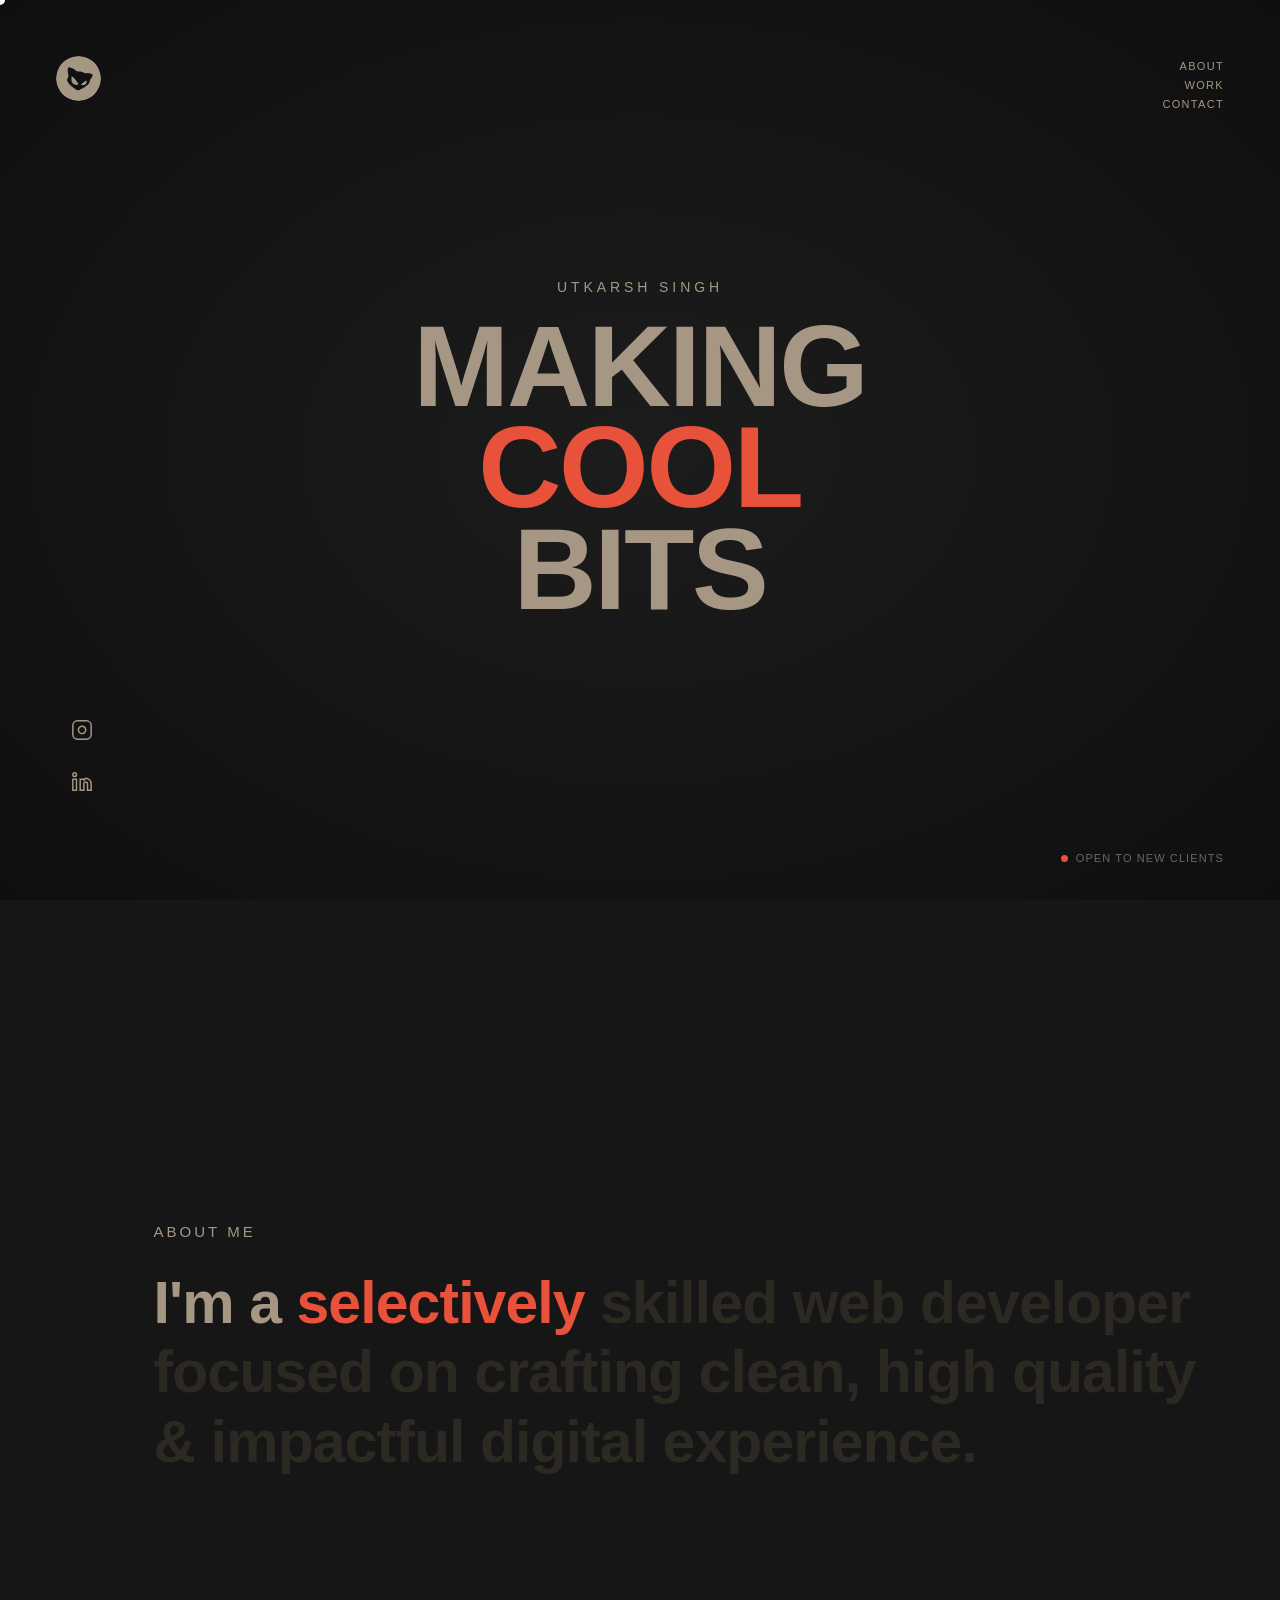
==== commit 4f6b0e52: "commit" ====
--- a/portfolio/index.html
+++ b/portfolio/index.html
@@ -12,7 +12,7 @@
     <link rel="stylesheet" href="index.css">
 </head>
 <body>
-  <div class="cur" id="cur"></div>
+<div class="cur" id="cur"></div>
   <div class="cur-icon" id="curIcon"></div>
  
   <nav>
@@ -29,11 +29,11 @@
   </nav>
  
   <div class="s-left">
-    <a class="s-icon" href="https://www.instagram.com/realkarsh/" id="icon0">
-      <svg viewBox="0 0 24 24"><rect x="2" y="2" width="20" height="20" rx="5"/><path d="M16 11.37A4 4 0 1 1 12.63 8 4 4 0 0 1 16 11.37z"/><line x1="17.5" y1="6.5" x2="17.51" y2="6.5"/></svg>
+    <a class="s-icon" href="https://www.instagram.com/realkarsh/" id="icon0" aria-label="Instagram">
+      <svg viewBox="0 0 24 24" aria-hidden="true"><rect x="2" y="2" width="20" height="20" rx="5"/><path d="M16 11.37A4 4 0 1 1 12.63 8 4 4 0 0 1 16 11.37z"/><line x1="17.5" y1="6.5" x2="17.51" y2="6.5"/></svg>
     </a>
-    <a class="s-icon" href="https://www.linkedin.com/in/utkarsh-singh-671294355/" id="icon1">
-      <svg viewBox="0 0 24 24"><path d="M16 8a6 6 0 0 1 6 6v7h-4v-7a2 2 0 0 0-4 0v7H10V9h4v1.765A4.455 4.455 0 0 1 16 8z"/><rect x="2" y="9" width="4" height="12"/><circle cx="4" cy="4" r="2"/></svg>
+    <a class="s-icon" href="https://www.linkedin.com/in/utkarsh-singh-671294355/" id="icon1" aria-label="LinkedIn">
+      <svg viewBox="0 0 24 24" aria-hidden="true"><path d="M16 8a6 6 0 0 1 6 6v7h-4v-7a2 2 0 0 0-4 0v7H10V9h4v1.765A4.455 4.455 0 0 1 16 8z"/><rect x="2" y="9" width="4" height="12"/><circle cx="4" cy="4" r="2"/></svg>
     </a>
   </div>
  
@@ -58,10 +58,13 @@
   <section id="about">
     <div class="red-bg" id="redBg2"></div>
     <div class="about-wrap">
-      <div class="name-lbl">About me</div>
-      <div class="about-stack">
-        <p class="reveal-text" data-reveal id="aboutA">I'm a <span data-accent>selectively skilled</span> web developer focused on crafting clean, high quality &amp; impactful digital experience.</p>
-        <p class="about-layer-b" id="aboutB">A web developer with skills that leverage AI to create modern, impactful digital experiences &mdash; if the paycheck is equally good.</p>
+      <div class="about-layer-a" id="aboutA">
+        <div class="name-lbl">About me</div>
+        <p class="about-ln" data-reveal>I'm a <span class="hl-red-inline">selectively skilled</span> web developer focused on crafting clean, high quality &amp; impactful digital experience.</p>
+      </div>
+      <div class="about-layer-b" id="aboutB">
+        <div class="name-lbl">About me</div>
+        <p class="about-ln">A web developer with skills that leverage AI to create modern, impactful digital experiences &mdash; if the paycheck is equally good.</p>
       </div>
     </div>
   </section>
--- a/portfolio/index.css
+++ b/portfolio/index.css
@@ -6,7 +6,7 @@
  
 .cur { position:fixed; z-index:9999; pointer-events:none; width:10px; height:10px; border-radius:50%; background:#fff; transform:translate(-50%,-50%); }
  
-.cur-icon { position:fixed; z-index:9997; pointer-events:none; width:30px; height:30px; border-radius:50%; background:#e8513a; transform:translate(-50%,-50%); opacity:0; transition:opacity .2s ease; }
+.cur-icon { position:fixed; z-index:290; pointer-events:none; width:30px; height:30px; border-radius:50%; background:#e8513a; transform:translate(-50%,-50%); opacity:0; transition:opacity .2s ease; }
 .cur-icon.show { opacity:1; }
  
 nav { position:fixed; top:0; left:0; right:0; z-index:400; display:grid; grid-template-columns:56px 1fr 130px; align-items:flex-start; padding:26px 36px 0; }
@@ -46,11 +46,14 @@
 .logo-circle { background:#a69785; border-radius:50%; z-index:0; }
 .logo-shape  {
   background:#111; z-index:1;
-  -webkit-mask-image:url('images/logo-shape.png');
+  -webkit-mask-image:url('[data-uri]');
   mask-image:url('images/logo-shape.png');
-  -webkit-mask-size:contain; mask-size:contain;
-  -webkit-mask-repeat:no-repeat; mask-repeat:no-repeat;
-  -webkit-mask-position:center; mask-position:center;
+  -webkit-mask-size:78% 78%;
+  mask-size:78% 78%;
+  -webkit-mask-repeat:no-repeat;
+  mask-repeat:no-repeat;
+  -webkit-mask-position:center;
+  mask-position:center;
 }
 .s-icon-image { border-radius:50%; overflow:hidden; }
 .s-icon.active .logo-circle { background:#111; }
@@ -77,53 +80,57 @@
 .layer-b .hl-cream { color:#111; }
 .layer-b .hl-red   { color:#111; }
  
-.red-bg { position:fixed; z-index:15; pointer-events:none; width:40px; height:40px; border-radius:50%; background:#e8513a; top:0; left:0; transform:translate(-50%,-50%); opacity:0; }
+.red-bg { position:fixed; z-index:15; pointer-events:none; width:40px; height:40px; border-radius:50%; background:#e8513a; top:0; left:0; transform:translate(-50%,-50%); opacity:0; transition:opacity .35s ease; }
  
-/* ── ABOUT SECTION ── */
-#about { width:100vw; min-height:100vh; position:relative; overflow:hidden; display:flex; align-items:center; padding:0 6vw 0 12vw; background:#161616; }
-.about-wrap { position:relative; width:100%; max-width:1300px; }
+#about { width:100vw; min-height:100vh; position:relative; overflow:hidden; display:flex; align-items:center; justify-content:flex-end; padding:0 6vw 0 12vw; background:#161616; }
+.about-wrap { position:relative; width:100%; max-width:1300px; margin-left:auto; }
 .about-wrap .name-lbl { font-family:'Barlow',sans-serif; font-size:clamp(12px,1.2vw,15px); letter-spacing:.20em; text-transform:uppercase; font-weight:500; margin-bottom:clamp(16px,2.3vw,30px); color:#a69785; }
  
-/* scroll word-reveal shadow effect */
-.reveal-text{
-  font-family:'Barlow Condensed',sans-serif;
+.about-ln {
+  font-family:'Poppins',sans-serif;
   font-weight:800;
-  font-size:clamp(30px,4.4vw,64px);
+  font-size:clamp(30px,4.6vw,68px);
   line-height:1.18;
-  letter-spacing:-0.04em;
+  letter-spacing:-0.015em;
 }
-.reveal-text .word{
+ 
+.about-layer-a { position:relative; z-index:10; }
+.about-layer-a .about-ln { color:#2c2822; }
+.about-layer-a .hl-red-inline { color:#e8513a; }
+ 
+.about-ln .word {
   display:inline-block;
-  color:#2c2822;              /* unlit "shadow" state */
-  transition: color .5s cubic-bezier(.25,.7,.35,1);
-  transition-delay: var(--word-delay, 0s);
+  color:#2c2822;
+  transition:color .8s cubic-bezier(.22,.61,.36,1);
+  transition-delay:var(--word-delay,0s);
 }
-.reveal-text .word.lit{ color:#a69785; }            /* lit state */
-.reveal-text .word.lit.accent{ color:#e8513a; }      /* lit accent word */
+.about-ln .word.lit { color:#a69785; }
+.about-ln .word.lit.accent { color:#e8513a; }
  
-/* cursor hover-reveal hidden layer, same idea as the hero */
-.about-stack { position:relative; }
 .about-layer-b {
   position:absolute; top:0; left:0; width:100%;
   z-index:20; pointer-events:none; user-select:none;
   clip-path:circle(0px at 50% 50%);
-  font-family:'Barlow Condensed',sans-serif;
-  font-weight:800;
-  font-size:clamp(30px,4.4vw,64px);
-  line-height:1.18;
-  letter-spacing:-0.04em;
-  color:#111;
 }
+.about-layer-b .name-lbl { color:#111; }
+.about-layer-b .about-ln { color:#111; }
+.about-layer-b .hl-red-inline { color:#111; }
  
 @keyframes fadeUp { from{opacity:0;transform:translate(-50%,-50%) translateY(28px)} to{opacity:1;transform:translate(-50%,-50%) translateY(0)} }
 .text-layer { animation:fadeUp .8s .2s ease both; }
 @keyframes riseIn { from{opacity:0;transform:translateY(16px)} to{opacity:1;transform:translateY(0)} }
 @keyframes fadeIn { from{opacity:0} to{opacity:1} }
 nav,.avail { opacity:0; animation:riseIn .7s ease both; }
-nav { animation-delay:.15s; } .avail { animation-delay:.4s; }
-.s-left { opacity:0; animation:fadeIn .7s .3s ease both; }
+nav { animation-delay:.15s; } .avail { animation-delay:.5s; }
+.nav-links li { opacity:0; animation:riseIn .6s ease both; }
+.nav-links li:nth-child(1) { animation-delay:.35s; }
+.nav-links li:nth-child(2) { animation-delay:.45s; }
+.nav-links li:nth-child(3) { animation-delay:.55s; }
+.s-left { opacity:1; }
+.s-icon { opacity:0; animation:fadeIn .6s ease both; }
+.s-icon:nth-child(1) { animation-delay:.4s; }
+.s-icon:nth-child(2) { animation-delay:.5s; }
  
-/* ── RESPONSIVE ── */
 @media (hover:none), (pointer:coarse) {
   html, body { cursor:auto; }
   .cur, .cur-icon { display:none; }
@@ -132,7 +139,6 @@
  
 @media (max-width:1024px) {
   #about { padding:0 8vw; }
-  .reveal-text { font-size:clamp(26px,4.6vw,48px); }
 }
  
 @media (max-width:820px) {
@@ -140,34 +146,26 @@
   .nav-logo { margin-left:0; margin-top:12px; width:34px; height:34px; }
   .nav-links { margin-right:0; margin-top:16px; gap:6px; }
   .nav-links a { font-size:10px; }
- 
   .s-left { left:24px; gap:20px; }
- 
   .avail { right:24px; bottom:22px; font-size:10px; }
- 
   .name-lbl { font-size:clamp(10px,2.6vw,13px); }
   .hl { font-size:clamp(48px,13vw,110px); }
- 
   #about { padding:0 7vw; }
   .about-wrap { max-width:100%; }
   .about-wrap .name-lbl { font-size:clamp(10px,2.6vw,13px); }
-  .reveal-text { font-size:clamp(22px,5.6vw,38px); line-height:1.22; }
+  .about-ln { font-size:clamp(26px,6.6vw,44px); line-height:1.22; }
 }
  
 @media (max-width:480px) {
   .s-left { left:18px; gap:16px; }
   .s-icon svg { width:19px; height:19px; }
- 
   nav { padding:16px 18px 0; }
   .nav-logo { width:30px; height:30px; }
   .nav-links a { font-size:9px; letter-spacing:.08em; }
- 
   .avail { right:18px; bottom:18px; font-size:9px; }
   .avail span:not(.avail-dot) { display:none; }
- 
   .hl { font-size:clamp(38px,14vw,64px); }
   .name-lbl { margin-bottom:clamp(8px,3vw,14px); }
- 
   #about { padding:0 6vw; }
-  .reveal-text { font-size:clamp(19px,6.2vw,30px); }
+  .about-ln { font-size:clamp(22px,7.2vw,34px); }
 }
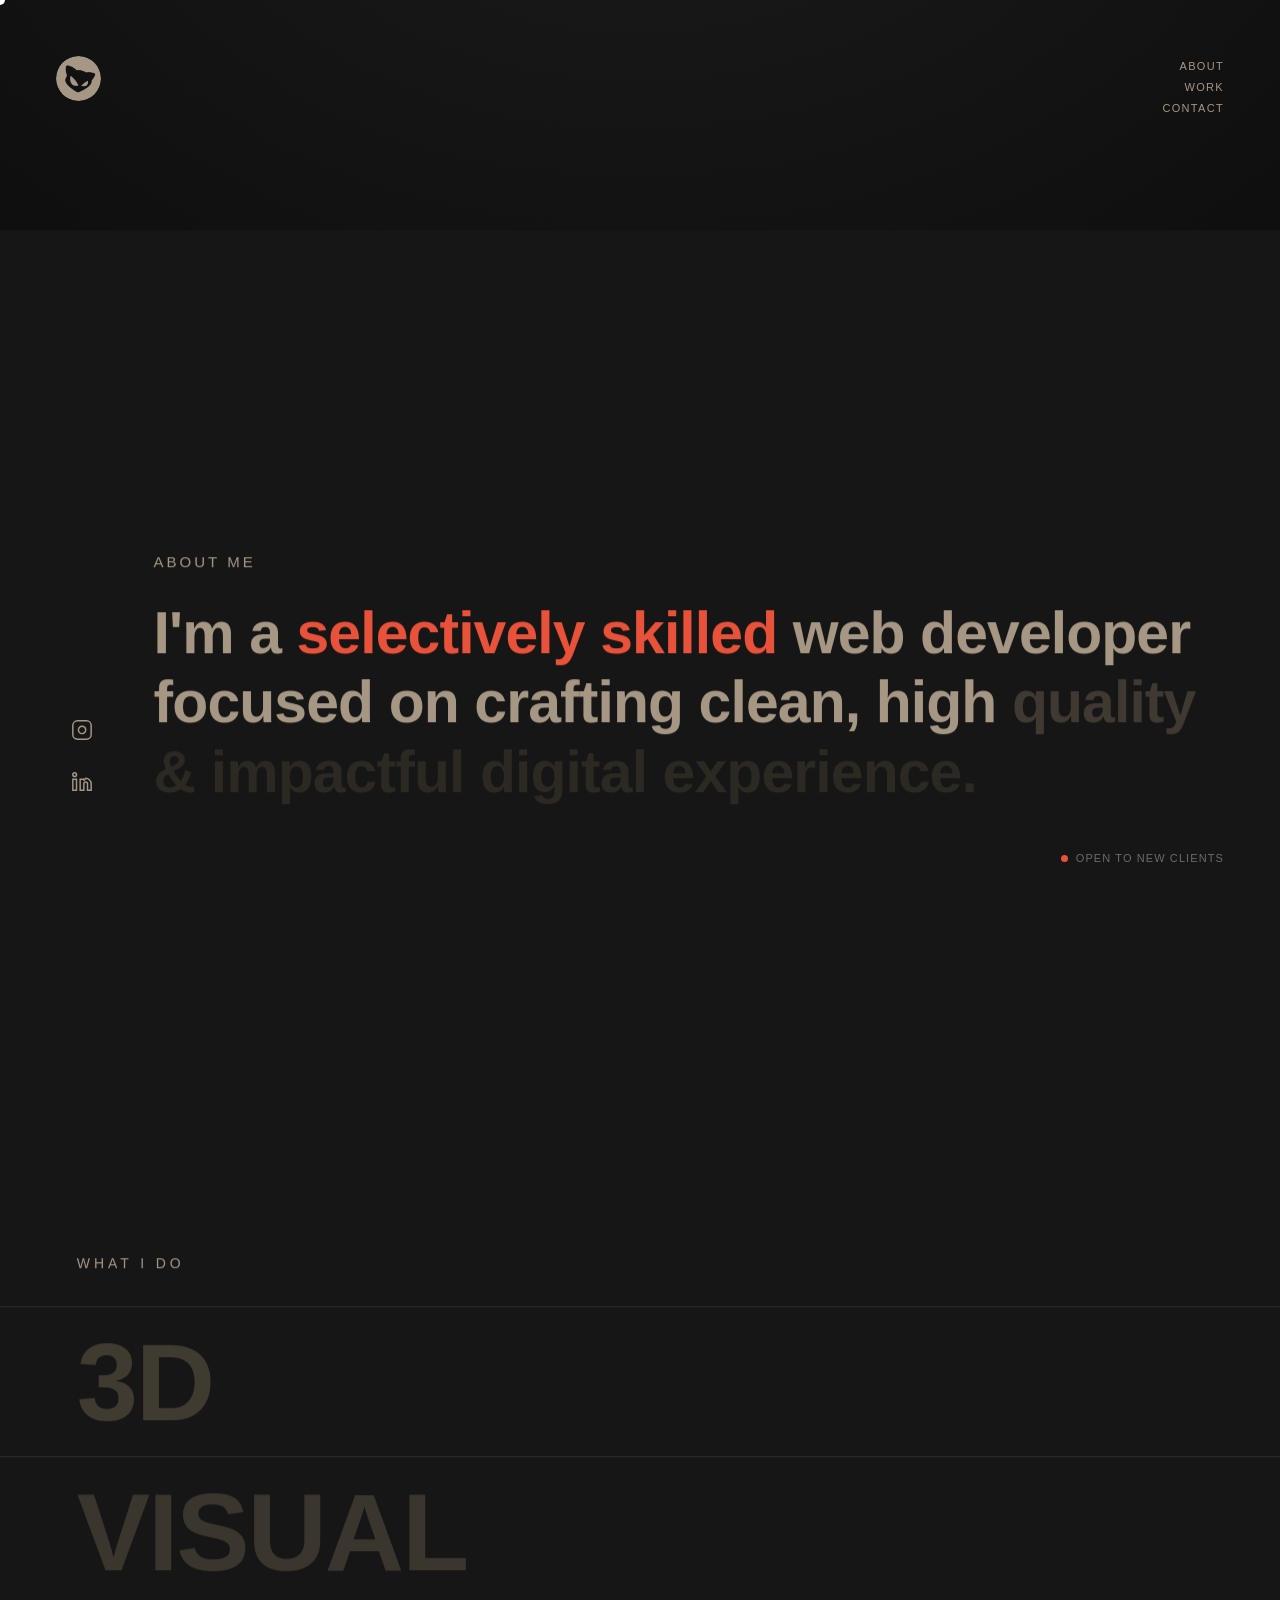
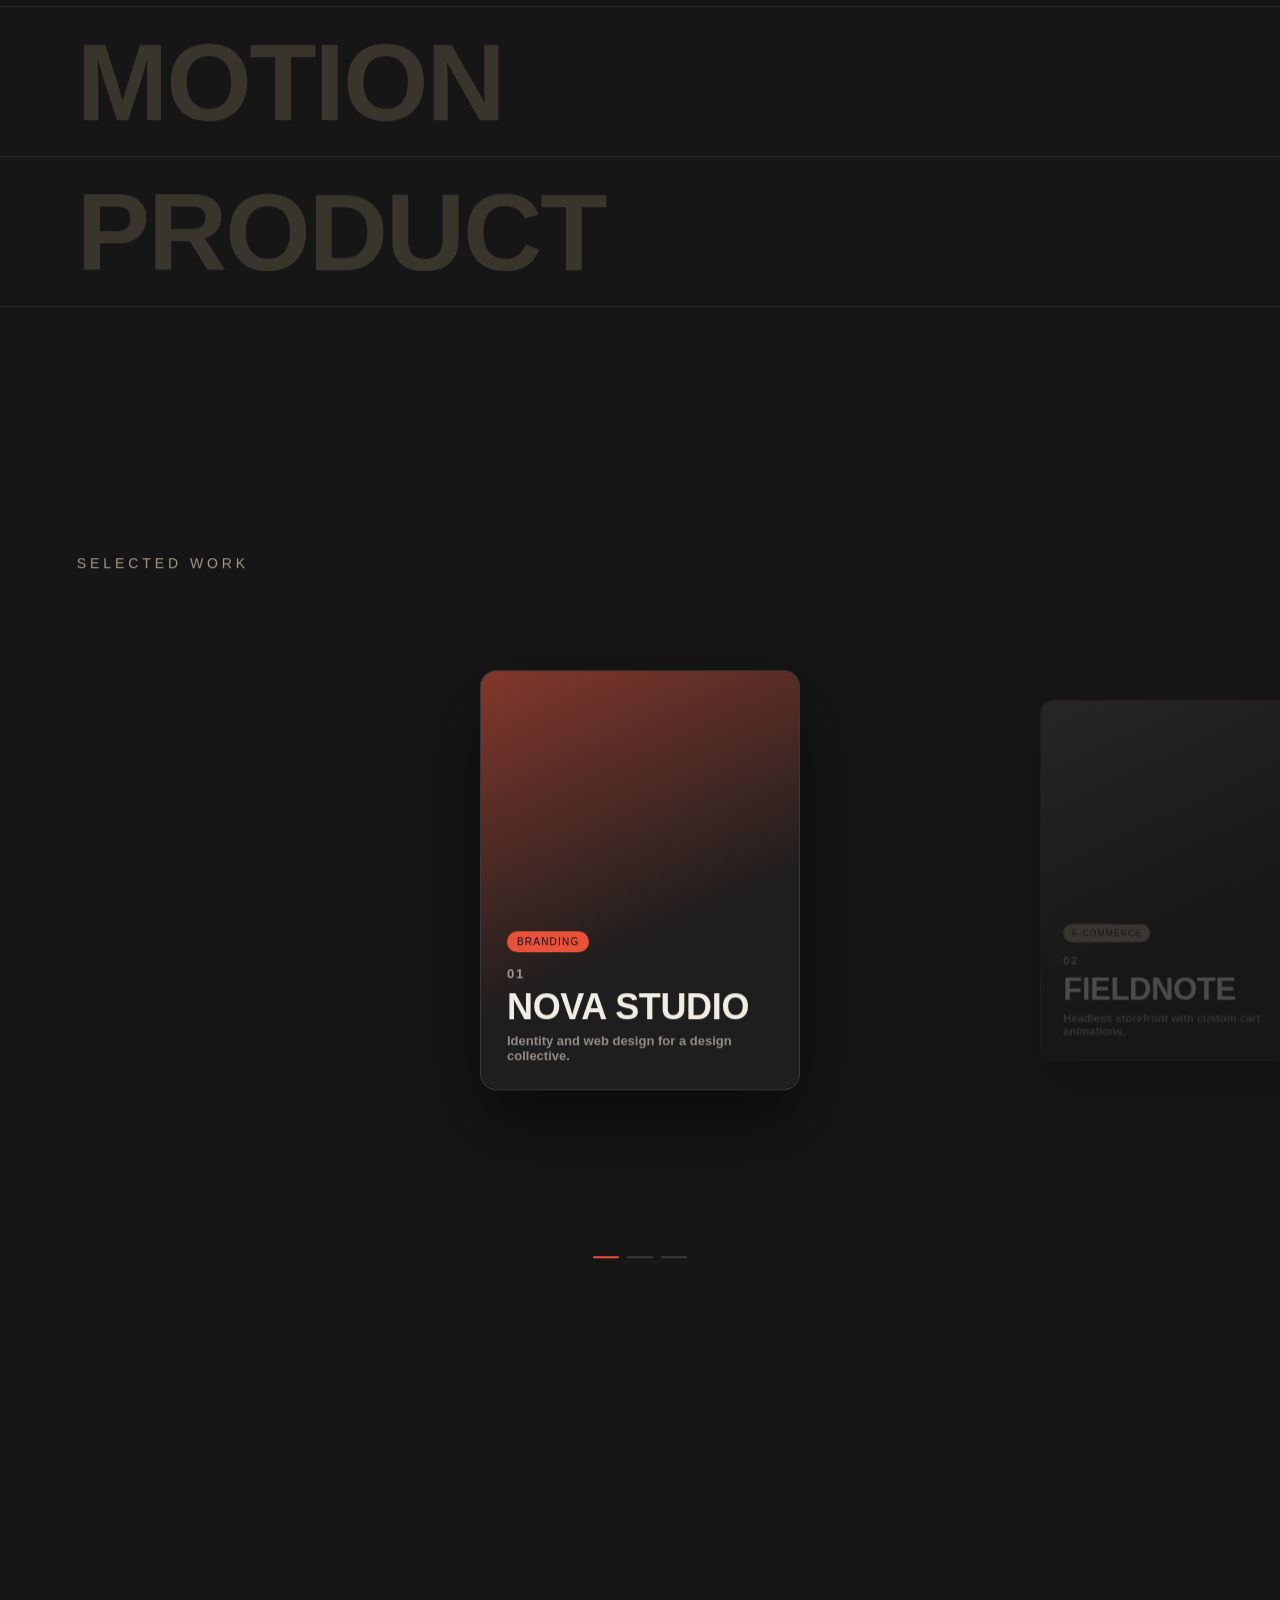
==== commit 966030da: "portfolio" ====
--- a/portfolio/index.html
+++ b/portfolio/index.html
@@ -23,7 +23,7 @@
     <div></div>
     <ul class="nav-links">
       <li><a href="#">About</a></li>
-      <li><a href="#">Work</a></li>
+      <li><a href="#work">Work</a></li>
       <li><a href="#">Contact</a></li>
     </ul>
   </nav>
@@ -39,8 +39,10 @@
  
   <div class="avail"><span class="avail-dot"></span><span class="avail-text">Open to new clients</span></div>
  
+  <div id="smooth-content">
+  <div class="red-bg" id="redBg"></div>
+  <div class="red-bg" id="redBg2"></div>
   <section id="hero">
-    <div class="red-bg" id="redBg"></div>
     <div class="text-layer layer-a" id="layerA">
       <div class="name-lbl">Utkarsh Singh</div>
       <span class="hl hl-cream">Making</span>
@@ -56,7 +58,6 @@
   </section>
  
   <section id="about">
-    <div class="red-bg" id="redBg2"></div>
     <div class="about-wrap">
       <div class="about-layer-a" id="aboutA">
         <div class="name-lbl">About me</div>
@@ -68,6 +69,61 @@
       </div>
     </div>
   </section>
+ 
+  <section id="work">
+    <div class="name-lbl">What I do</div>
+    <div class="work-list">
+      <div class="work-row">
+        <div class="work-fill"></div>
+        <span class="work-title" data-reveal>3D</span>
+        <span class="work-desc">I can produce anything that my 16&rdquo; laptop can render.</span>
+      </div>
+      <div class="work-row">
+        <div class="work-fill"></div>
+        <span class="work-title" data-reveal>Visual</span>
+        <span class="work-desc">I search the internet for visual references and then combine them to create my own work.</span>
+      </div>
+      <div class="work-row">
+        <div class="work-fill"></div>
+        <span class="work-title" data-reveal>Motion</span>
+        <span class="work-desc">I use fancy motion that makes my design more interesting than it actually is.</span>
+      </div>
+      <div class="work-row">
+        <div class="work-fill"></div>
+        <span class="work-title" data-reveal>Product</span>
+        <span class="work-desc">I utilize common design best practices, test, and reiterate until it works (hopefully).</span>
+      </div>
+    </div>
+  </section>
+ 
+  <section id="projects" class="stack-section">
+    <div class="stack-pin">
+      <div class="name-lbl">Selected work</div>
+      <div class="stack-track" id="stackTrack">
+        <div class="stack-card" style="--tint:#e8513a">
+          <span class="stack-tag">Branding</span>
+          <span class="stack-num">01</span>
+          <h3>Nova Studio</h3>
+          <p>Identity and web design for a design collective.</p>
+        </div>
+        <div class="stack-card" style="--tint:#a69785">
+          <span class="stack-tag">E-commerce</span>
+          <span class="stack-num">02</span>
+          <h3>Fieldnote</h3>
+          <p>Headless storefront with custom cart animations.</p>
+        </div>
+        <div class="stack-card" style="--tint:#e8513a">
+          <span class="stack-tag">Product</span>
+          <span class="stack-num">03</span>
+          <h3>Loop OS</h3>
+          <p>Dashboard UI and onboarding flow redesign.</p>
+        </div>
+      </div>
+      <div class="stack-progress" id="stackProgress"></div>
+    </div>
+  </section>
+  </div>
+  <div id="smooth-space"></div>
     <script src="script.js"></script>
 </body>
 </html>
--- a/portfolio/index.css
+++ b/portfolio/index.css
@@ -1,22 +1,32 @@
 *, *::before, *::after { box-sizing:border-box; margin:0; padding:0; }
-html, body { width:100%; background:#161616; cursor:none; -webkit-font-smoothing:antialiased; }
+html, body { width:100%; max-width:100%; background:#161616; cursor:none; -webkit-font-smoothing:antialiased; overflow-x:hidden; }
 html { scroll-behavior:smooth; -webkit-overflow-scrolling:touch; }
 body { opacity:0; }
 body.is-ready { opacity:1; transition:opacity 0.9s ease; }
  
+#smooth-content { position:fixed; top:0; left:0; width:100%; z-index:1; will-change:transform; }
+#smooth-space { width:100%; pointer-events:none; }
+ 
+@media (prefers-reduced-motion: reduce) {
+  html { scroll-behavior:auto; }
+  *, *::before, *::after { animation-duration:0.01ms !important; animation-iteration-count:1 !important; transition-duration:0.01ms !important; }
+  .text-layer, nav, .avail, .nav-links li, .s-icon { opacity:1 !important; animation:none !important; }
+}
+ 
 .cur { position:fixed; z-index:9999; pointer-events:none; width:10px; height:10px; border-radius:50%; background:#fff; transform:translate(-50%,-50%); }
  
-.cur-icon { position:fixed; z-index:290; pointer-events:none; width:30px; height:30px; border-radius:50%; background:#e8513a; transform:translate(-50%,-50%); opacity:0; transition:opacity .2s ease; }
-.cur-icon.show { opacity:1; }
- 
-nav { position:fixed; top:0; left:0; right:0; z-index:400; display:grid; grid-template-columns:56px 1fr 130px; align-items:flex-start; padding:26px 36px 0; }
+.cur-icon { position:fixed; z-index:290; pointer-events:none; width:40px; height:40px; border-radius:50%; background:#e8513a; transform:translate(-50%,-50%) scale(.4); opacity:0; transition:opacity .45s cubic-bezier(.22,.61,.36,1), transform .45s cubic-bezier(.22,.61,.36,1); }
+.cur-icon.show { opacity:1; transform:translate(-50%,-50%) scale(1); }
+ 
+nav { position:fixed; top:0; left:0; right:0; z-index:400; display:grid; grid-template-columns:56px 1fr minmax(90px,160px); align-items:flex-start; padding:max(26px,env(safe-area-inset-top)) max(36px,env(safe-area-inset-right)) 0 max(36px,env(safe-area-inset-left)); }
 .nav-logo { margin-left:20px; margin-top:30px; }
 .nav-logo.s-icon { width:45px; height:45px; }
 .nav-links { list-style:none; text-align:right; display:flex; flex-direction:column; gap:1px; margin-right:20px; margin-top:30px; }
-.nav-links a { font-family:'Barlow',sans-serif; font-size:11px; letter-spacing:.12em; text-transform:uppercase; color:#a69785; text-decoration:none; cursor:none; font-weight:500; }
+.nav-links a { font-family:'Barlow',sans-serif; font-size:11px; letter-spacing:.12em; text-transform:uppercase; color:#a69785; text-decoration:none; cursor:none; font-weight:500; white-space:nowrap; display:inline-block; padding:4px 0; }
+.nav-links li:nth-child(4) { animation-delay:.62s; }
  
 .s-left {
-  position:fixed; left:70px; top:84%;
+  position:fixed; left:max(70px,env(safe-area-inset-left)); top:84%;
   transform:translateY(-50%);
   z-index:302;
   display:flex; flex-direction:column; gap:28px;
@@ -29,6 +39,7 @@
   cursor:none; text-decoration:none;
   will-change:transform;
 }
+.s-icon::after { content:''; position:absolute; inset:-12px; }
  
 .s-icon svg {
   position:relative; z-index:1;
@@ -46,10 +57,10 @@
 .logo-circle { background:#a69785; border-radius:50%; z-index:0; }
 .logo-shape  {
   background:#111; z-index:1;
-  -webkit-mask-image:url('[data-uri]');
-  mask-image:url('images/logo-shape.png');
-  -webkit-mask-size:78% 78%;
-  mask-size:78% 78%;
+  -webkit-mask-image:url("images/logo-shape.png");
+  mask-image:url("images/logo-shape.png");
+  -webkit-mask-size:92% 92%;
+  mask-size:92% 92%;
   -webkit-mask-repeat:no-repeat;
   mask-repeat:no-repeat;
   -webkit-mask-position:center;
@@ -59,11 +70,11 @@
 .s-icon.active .logo-circle { background:#111; }
 .s-icon.active .logo-shape  { background:#e8513a; }
  
-.avail { position:fixed; bottom:36px; right:56px; z-index:300; display:flex; align-items:center; gap:8px; font-family:'Barlow',sans-serif; font-size:11px; letter-spacing:.1em; text-transform:uppercase; color:rgba(216,210,196,.45); }
+.avail { position:fixed; bottom:max(36px,env(safe-area-inset-bottom)); right:max(56px,env(safe-area-inset-right)); z-index:300; display:flex; align-items:center; gap:8px; font-family:'Barlow',sans-serif; font-size:11px; letter-spacing:.1em; text-transform:uppercase; color:rgba(216,210,196,.45); }
 .avail-dot { width:7px; height:7px; border-radius:50%; background:#e8513a; animation:blink 1.6s infinite; }
 @keyframes blink { 0%,100%{opacity:1} 50%{opacity:.15} }
  
-#hero { width:100vw; height:100vh; display:flex; align-items:center; justify-content:center; position:relative; overflow:hidden; }
+#hero { width:100vw; height:100vh; height:100svh; min-height:480px; display:flex; align-items:center; justify-content:center; position:relative; overflow:hidden; }
 #hero::before { content:''; position:absolute; inset:0; background:radial-gradient(ellipse 80% 80% at 50% 50%,#1c1c1c 0%,#0d0d0d 100%); }
  
 .text-layer { position:absolute; z-index:10; display:flex; flex-direction:column; align-items:center; text-align:center; user-select:none; pointer-events:none; top:50%; left:50%; transform:translate(-50%,-50%); width:100%; }
@@ -82,7 +93,7 @@
  
 .red-bg { position:fixed; z-index:15; pointer-events:none; width:40px; height:40px; border-radius:50%; background:#e8513a; top:0; left:0; transform:translate(-50%,-50%); opacity:0; transition:opacity .35s ease; }
  
-#about { width:100vw; min-height:100vh; position:relative; overflow:hidden; display:flex; align-items:center; justify-content:flex-end; padding:0 6vw 0 12vw; background:#161616; }
+#about { width:100vw; min-height:100vh; min-height:100svh; position:relative; overflow:hidden; display:flex; align-items:center; justify-content:flex-end; padding:0 6vw 0 12vw; background:#161616; }
 .about-wrap { position:relative; width:100%; max-width:1300px; margin-left:auto; }
 .about-wrap .name-lbl { font-family:'Barlow',sans-serif; font-size:clamp(12px,1.2vw,15px); letter-spacing:.20em; text-transform:uppercase; font-weight:500; margin-bottom:clamp(16px,2.3vw,30px); color:#a69785; }
  
@@ -100,12 +111,12 @@
  
 .about-ln .word {
   display:inline-block;
-  color:#2c2822;
-  transition:color .8s cubic-bezier(.22,.61,.36,1);
-  transition-delay:var(--word-delay,0s);
-}
-.about-ln .word.lit { color:#a69785; }
-.about-ln .word.lit.accent { color:#e8513a; }
+  --t:0;
+  color: color-mix(in srgb, #2c2822 calc((1 - var(--t)) * 100%), #a69785 calc(var(--t) * 100%));
+}
+.about-ln .word.accent {
+  color: color-mix(in srgb, #2c2822 calc((1 - var(--t)) * 100%), #e8513a calc(var(--t) * 100%));
+}
  
 .about-layer-b {
   position:absolute; top:0; left:0; width:100%;
@@ -168,4 +179,181 @@
   .name-lbl { margin-bottom:clamp(8px,3vw,14px); }
   #about { padding:0 6vw; }
   .about-ln { font-size:clamp(22px,7.2vw,34px); }
+}
+ 
+@media (max-width:360px) {
+  .hl { font-size:clamp(32px,13.5vw,56px); }
+  .name-lbl { font-size:clamp(9px,2.4vw,12px); }
+  .nav-links a { font-size:8px; }
+}
+ 
+@media (max-height:520px) and (orientation:landscape) {
+  #hero { height:100vh; height:100svh; min-height:340px; }
+  .name-lbl { margin-bottom:clamp(6px,1.4vw,12px); }
+  .hl { font-size:clamp(30px,8vw,64px); }
+  #about { min-height:100vh; min-height:100svh; padding:90px 8vw 40px; }
+  .about-ln { font-size:clamp(18px,4vw,30px); line-height:1.15; }
+}
+ 
+/* ===== Work / What I Do section ===== */
+#work { width:100vw; min-height:100vh; min-height:100svh; position:relative; background:#161616; padding:14vh 0 8vh; }
+#work .name-lbl { font-family:'Barlow',sans-serif; font-size:clamp(11px,1.1vw,14px); letter-spacing:.28em; text-transform:uppercase; font-weight:500; color:#a69785; margin-bottom:clamp(20px,3vw,36px); padding:0 6vw; }
+ 
+.work-list { border-top:1px solid rgba(216,210,196,.12); }
+ 
+.work-row {
+  position:relative;
+  display:flex;
+  align-items:center;
+  height:clamp(70px,13vw,150px);
+  border-bottom:1px solid rgba(216,210,196,.12);
+  overflow:hidden;
+  cursor:none;
+  padding:0 6vw;
+}
+ 
+.work-row .work-title {
+  position:relative; z-index:2;
+  font-family:'Barlow Condensed',sans-serif;
+  font-size:clamp(40px,9vw,110px);
+  font-weight:900;
+  text-transform:uppercase;
+  letter-spacing:-0.02em;
+  line-height:1;
+  color:#a69785;
+  transition:color .3s ease;
+}
+ 
+.work-title .word {
+  display:inline-block;
+  --t:0;
+  color: color-mix(in srgb, #3a352c calc((1 - var(--t)) * 100%), #a69785 calc(var(--t) * 100%));
+}
+.work-row:hover .work-title .word { color:#111; }
+ 
+.work-row .work-fill {
+  position:absolute; inset:0;
+  background:#e8513a;
+  transform:scaleY(0);
+  transform-origin:center;
+  transition:transform .35s cubic-bezier(.65,0,.35,1);
+  z-index:1;
+}
+ 
+.work-row:hover .work-fill { transform:scaleY(1); }
+.work-row:hover .work-title { color:#111; z-index:300; }
+ 
+.work-desc {
+  position:relative; z-index:2;
+  margin-left:auto;
+  max-width:360px;
+  text-align:left;
+  font-family:'Barlow',sans-serif;
+  font-size:clamp(12px,1vw,15px);
+  font-weight:600;
+  line-height:1.4;
+  color:#111;
+  opacity:0;
+  transform:translateX(14px);
+  transition:opacity .3s ease .05s, transform .3s ease .05s;
+}
+ 
+.work-row:hover .work-desc { opacity:1; transform:translateX(0); }
+ 
+@media (max-width:820px) {
+  #work { padding:12vh 0 6vh; }
+  .work-row { height:auto; min-height:90px; flex-wrap:wrap; padding:14px 7vw; align-items:flex-start; }
+  .work-title { font-size:clamp(34px,13vw,64px); }
+  .work-desc { max-width:100%; margin-left:0; font-size:12px; margin-top:6px; opacity:1; transform:none; position:static; }
+  .work-fill { display:none; }
+  .work-row:hover .work-title .word { color:#a69785; }
+}
+ 
+/* ===== Selected Work — stacked card fan / horizontal scroll ===== */
+.stack-section { position:relative; height:100vh; height:100svh; background:#161616; }
+.stack-pin {
+  position:relative; height:100vh; height:100svh;
+  overflow:hidden;
+  display:flex; flex-direction:column; justify-content:center;
+}
+.stack-pin .name-lbl {
+  position:absolute; top:14vh; left:6vw; z-index:5;
+  font-family:'Barlow',sans-serif; font-size:clamp(11px,1.1vw,14px);
+  letter-spacing:.28em; text-transform:uppercase; font-weight:500; color:#a69785;
+}
+.stack-track { position:relative; width:100%; height:56vh; }
+.stack-card {
+  position:absolute; top:50%; left:50%;
+  width:min(320px,58vw); height:min(420px,56vh);
+  border-radius:16px;
+  background:#1e1e1e;
+  border:1px solid rgba(216,210,196,.14);
+  box-shadow:0 30px 70px rgba(0,0,0,.55);
+  padding:26px;
+  display:flex; flex-direction:column; justify-content:flex-end;
+  will-change:transform,opacity;
+  transition:transform .85s cubic-bezier(.65,0,.35,1), opacity .85s cubic-bezier(.65,0,.35,1);
+  overflow:hidden;
+  cursor:none;
+}
+.stack-card::before {
+  content:'';
+  position:absolute; inset:0;
+  background:linear-gradient(155deg,var(--tint,#e8513a) 0%,rgba(30,30,30,0) 62%);
+  opacity:.5;
+}
+.stack-card .stack-num {
+  position:relative; z-index:1;
+  font-family:'Barlow Condensed',sans-serif; font-weight:900;
+  font-size:13px; letter-spacing:.14em; color:rgba(255,255,255,.55);
+}
+.stack-card h3 {
+  position:relative; z-index:1;
+  font-family:'Barlow Condensed',sans-serif; font-weight:900;
+  font-size:clamp(24px,3.2vw,36px); text-transform:uppercase; letter-spacing:-0.01em;
+  color:#f2ede4; margin-top:8px; line-height:1;
+}
+.stack-card p {
+  position:relative; z-index:1;
+  font-family:'Barlow',sans-serif; font-weight:600;
+  font-size:13px; color:rgba(216,210,196,.62); margin-top:8px;
+}
+.stack-card .stack-tag {
+  position:relative; z-index:1;
+  align-self:flex-start;
+  font-family:'Barlow',sans-serif; font-size:10px; letter-spacing:.12em;
+  text-transform:uppercase; color:#111; background:var(--tint,#e8513a);
+  padding:5px 10px; border-radius:20px; margin-bottom:14px;
+}
+.stack-progress {
+  position:absolute; bottom:8vh; left:50%; transform:translateX(-50%);
+  z-index:5; display:flex; gap:8px;
+}
+.stack-progress span {
+  width:26px; height:2px; background:rgba(216,210,196,.2); border-radius:2px; overflow:hidden;
+  position:relative;
+}
+.stack-progress span::after {
+  content:''; position:absolute; inset:0; background:#e8513a;
+  transform:scaleX(0); transform-origin:left; transition:transform .15s linear;
+}
+.stack-progress span.on::after { transform:scaleX(1); }
+ 
+@media (min-width:821px) and (max-width:1100px) {
+  .stack-card { width:min(280px,52vw); height:min(380px,52vh); padding:22px; }
+}
+ 
+@media (max-width:820px) {
+  .stack-section { height:auto; }
+  .stack-pin { position:relative; height:auto; padding:12vh 7vw 8vh; overflow:visible; }
+  .stack-pin .name-lbl { position:static; margin-bottom:6vh; }
+  .stack-track { display:flex; flex-direction:column; gap:18px; height:auto; }
+  .stack-card { position:static; transform:none !important; width:100%; height:260px; padding:22px; }
+  .stack-progress { display:none; }
+}
+ 
+@media (max-width:360px) {
+  .stack-card { height:230px; padding:18px; }
+  .stack-card h3 { font-size:clamp(20px,7vw,28px); }
+  .stack-card p { font-size:12px; }
 }
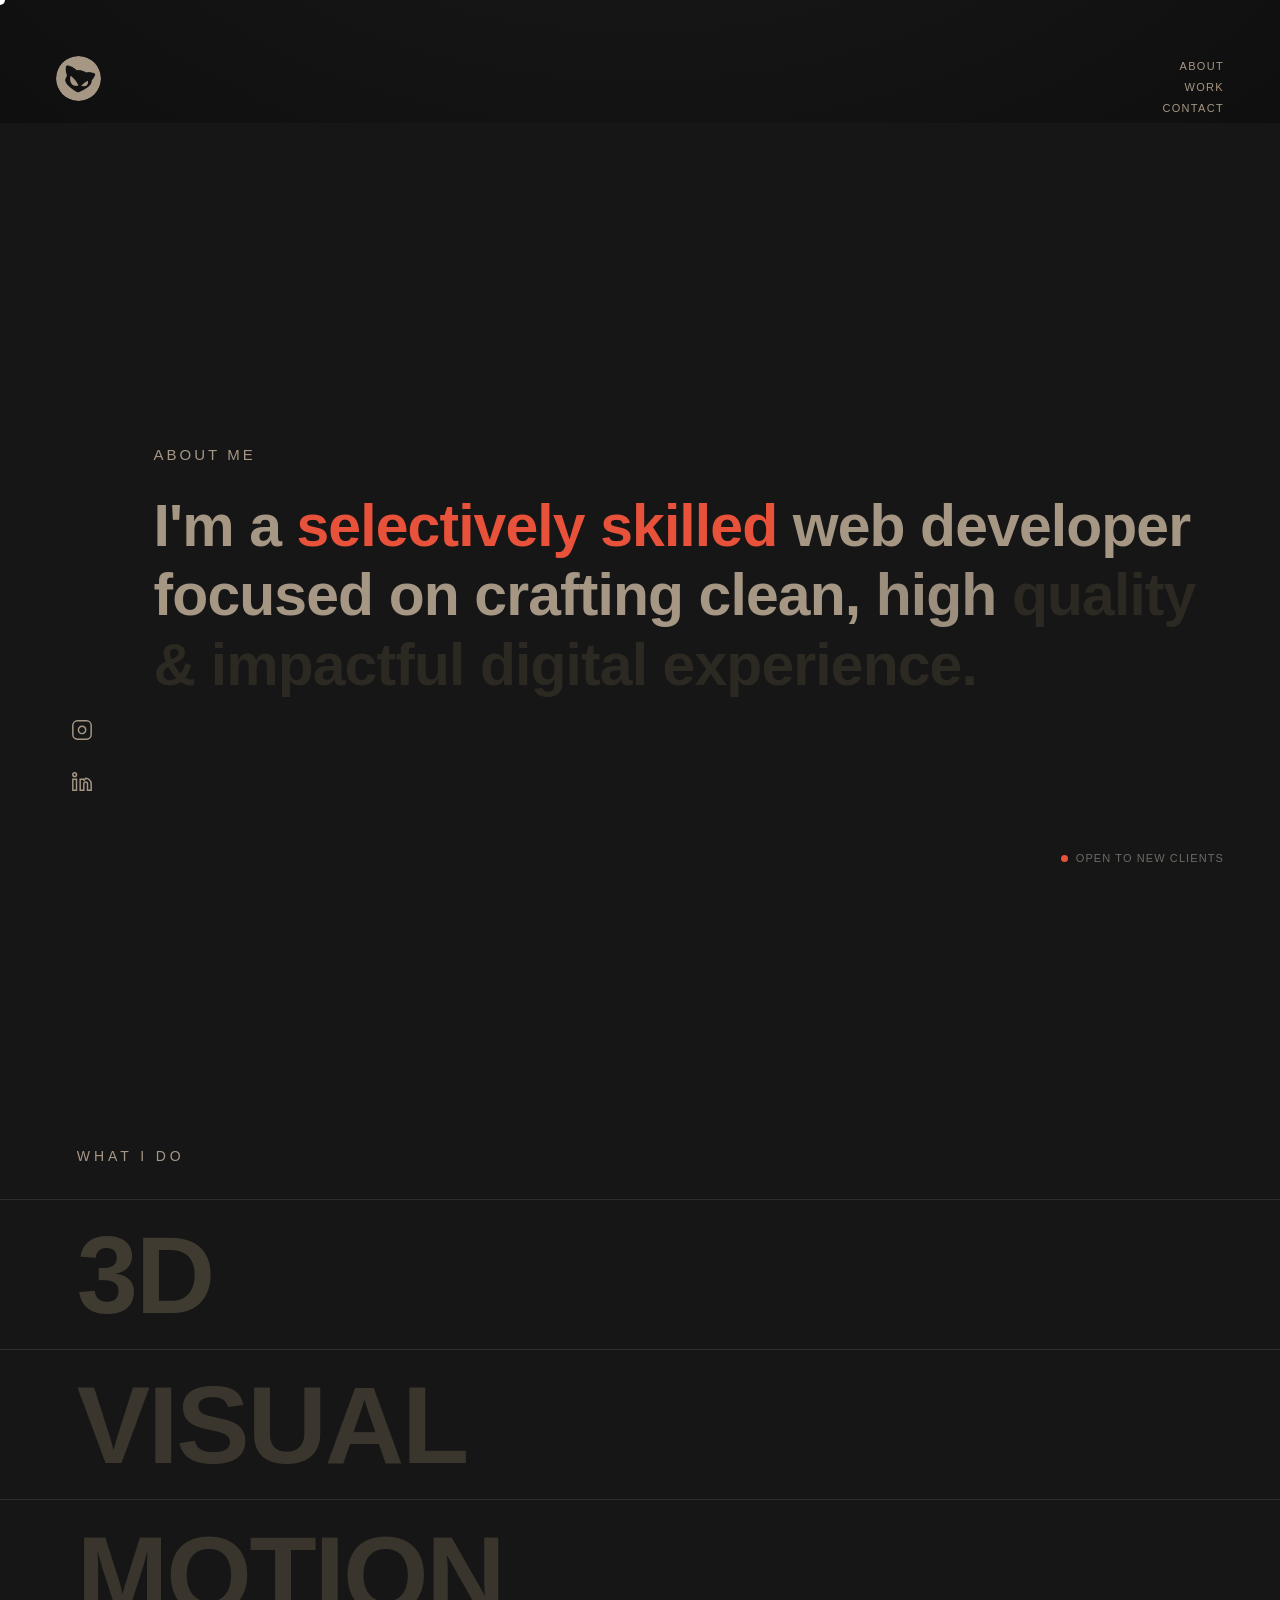
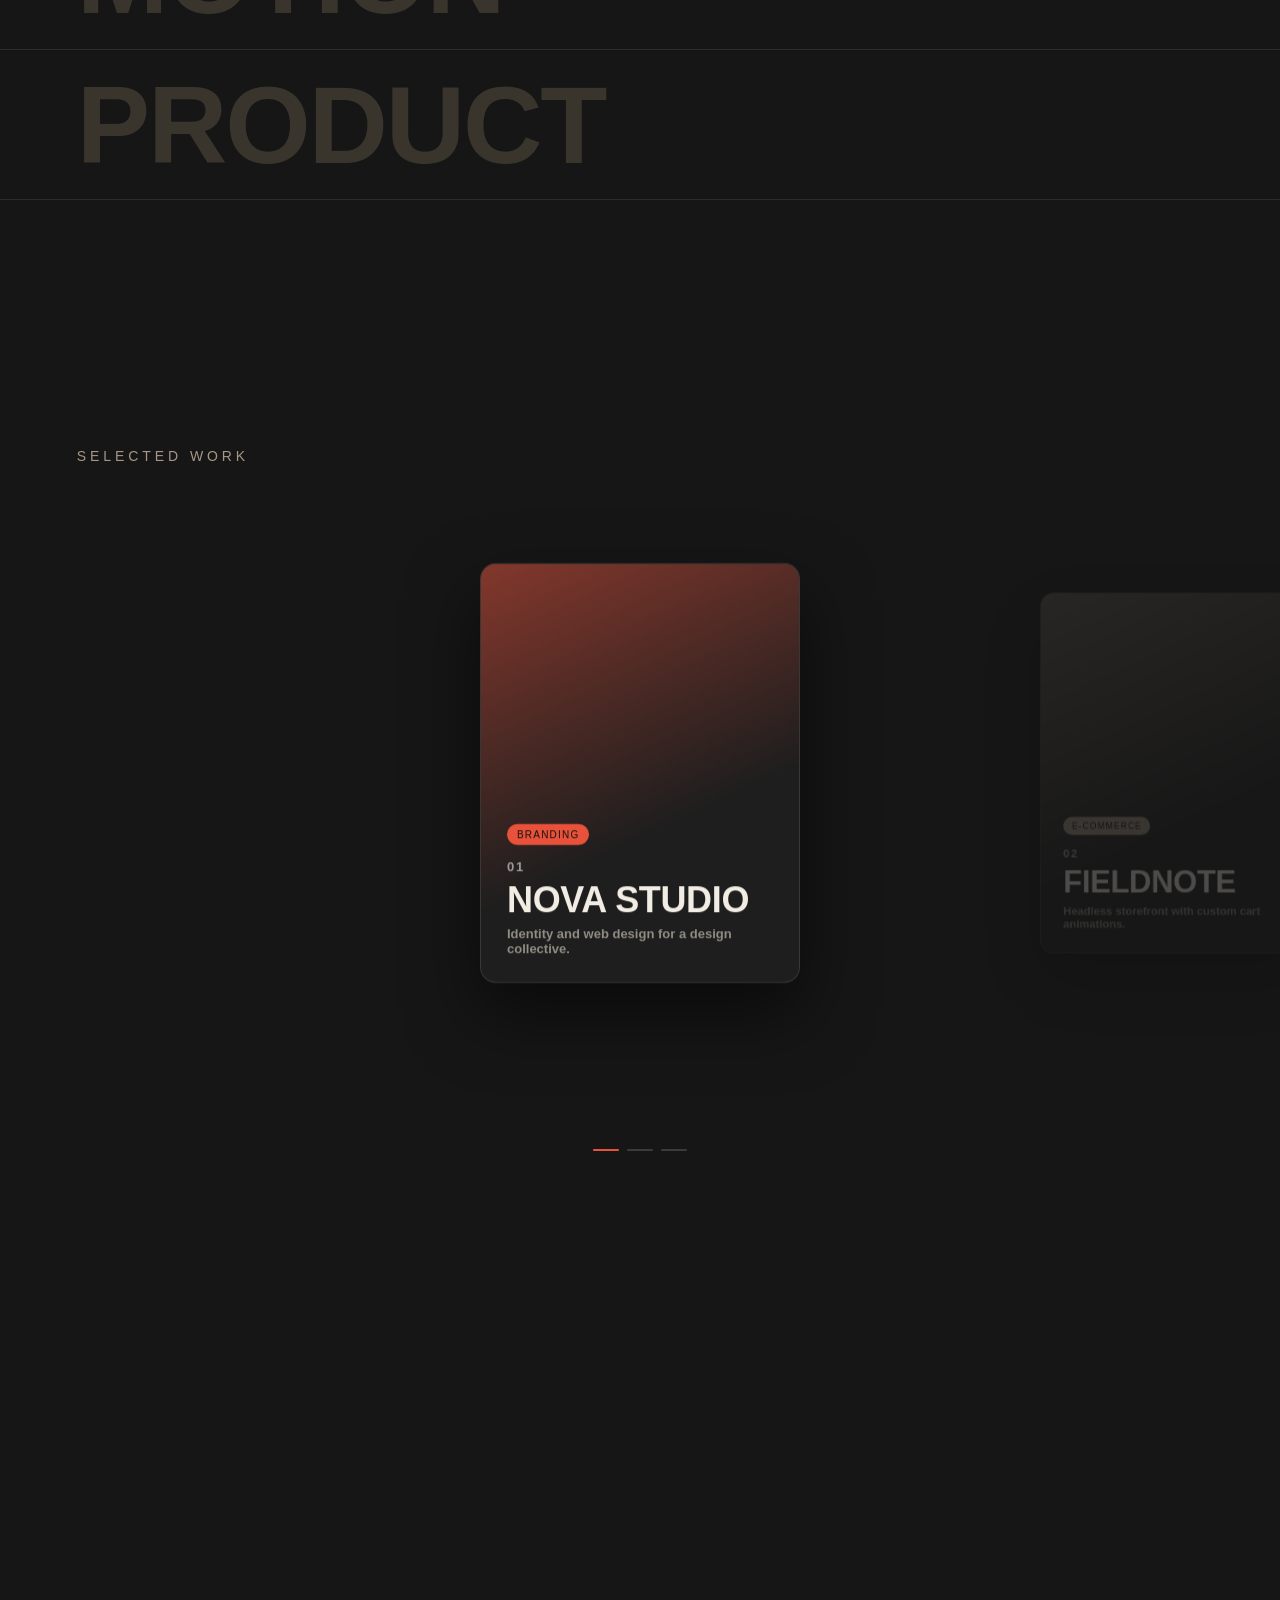
==== commit 21d69ba0: "commit" ====
--- a/portfolio/index.html
+++ b/portfolio/index.html
@@ -12,7 +12,7 @@
     <link rel="stylesheet" href="index.css">
 </head>
 <body>
-<div class="cur" id="cur"></div>
+<div class="cur" id="cur"> </div>
   <div class="cur-icon" id="curIcon"></div>
  
   <nav>
